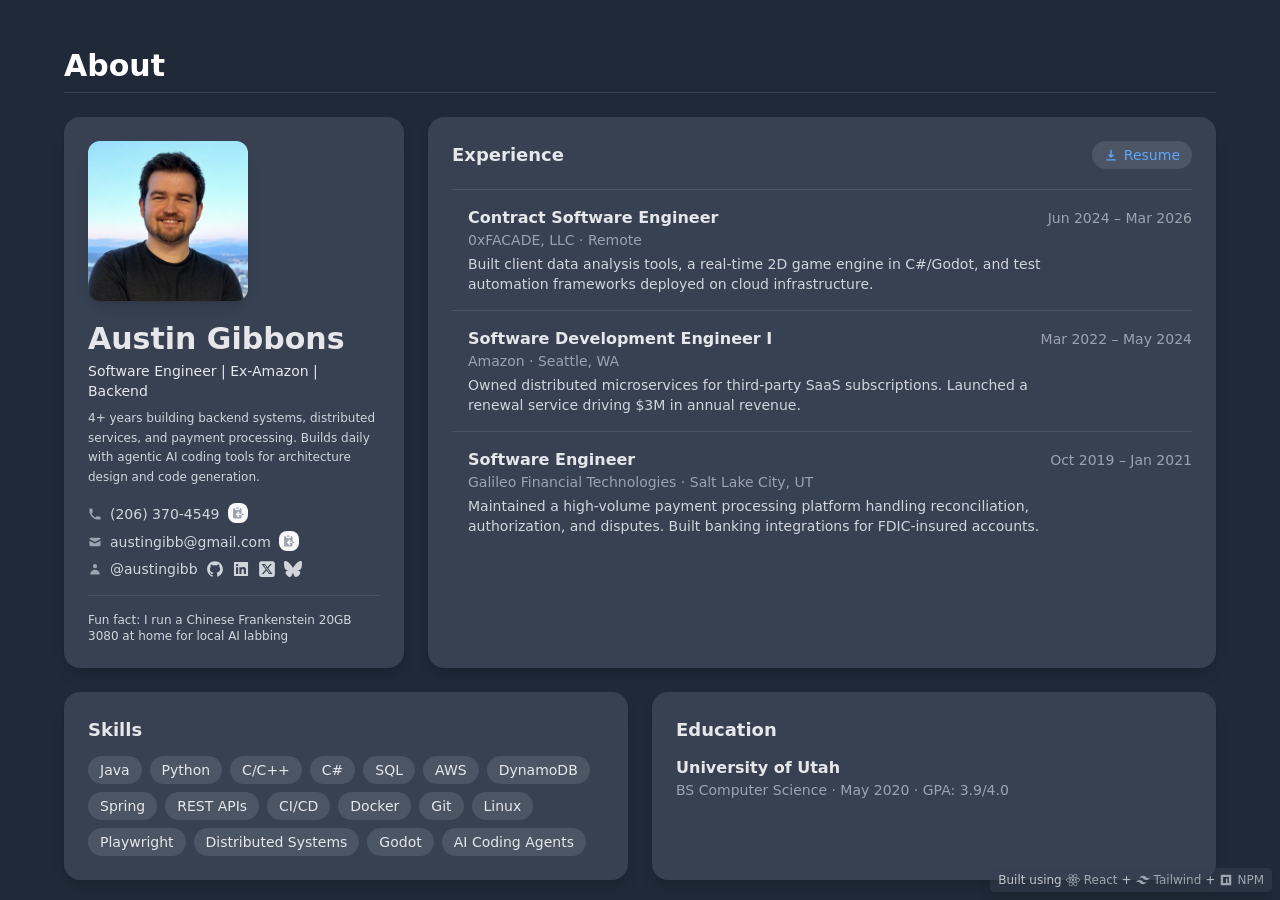
==== index.html @ 3e1a08a8 "deploy: austingibb/austingibb-portfolio@444e900fc44bd1afcb881398bb48adabd8111517" ====
<!doctype html>
<html lang="en">
  <head>
    <meta charset="UTF-8" />
    <link rel="icon" type="image/png" href="/austingibb_icon.png" />
    <meta name="viewport" content="width=device-width, initial-scale=1.0" />
    <title>austingibb</title>
    <script type="module" crossorigin src="/assets/index-BJht3dbc.js"></script>
    <link rel="stylesheet" crossorigin href="/assets/index-BiyYtwY_.css">
  </head>
  <body>
    <div id="root"></div>
  </body>
</html>
---- assets/index-BiyYtwY_.css ----
*,:before,:after{--tw-border-spacing-x: 0;--tw-border-spacing-y: 0;--tw-translate-x: 0;--tw-translate-y: 0;--tw-rotate: 0;--tw-skew-x: 0;--tw-skew-y: 0;--tw-scale-x: 1;--tw-scale-y: 1;--tw-pan-x: ;--tw-pan-y: ;--tw-pinch-zoom: ;--tw-scroll-snap-strictness: proximity;--tw-gradient-from-position: ;--tw-gradient-via-position: ;--tw-gradient-to-position: ;--tw-ordinal: ;--tw-slashed-zero: ;--tw-numeric-figure: ;--tw-numeric-spacing: ;--tw-numeric-fraction: ;--tw-ring-inset: ;--tw-ring-offset-width: 0px;--tw-ring-offset-color: #fff;--tw-ring-color: rgb(59 130 246 / .5);--tw-ring-offset-shadow: 0 0 #0000;--tw-ring-shadow: 0 0 #0000;--tw-shadow: 0 0 #0000;--tw-shadow-colored: 0 0 #0000;--tw-blur: ;--tw-brightness: ;--tw-contrast: ;--tw-grayscale: ;--tw-hue-rotate: ;--tw-invert: ;--tw-saturate: ;--tw-sepia: ;--tw-drop-shadow: ;--tw-backdrop-blur: ;--tw-backdrop-brightness: ;--tw-backdrop-contrast: ;--tw-backdrop-grayscale: ;--tw-backdrop-hue-rotate: ;--tw-backdrop-invert: ;--tw-backdrop-opacity: ;--tw-backdrop-saturate: ;--tw-backdrop-sepia: ;--tw-contain-size: ;--tw-contain-layout: ;--tw-contain-paint: ;--tw-contain-style: }::backdrop{--tw-border-spacing-x: 0;--tw-border-spacing-y: 0;--tw-translate-x: 0;--tw-translate-y: 0;--tw-rotate: 0;--tw-skew-x: 0;--tw-skew-y: 0;--tw-scale-x: 1;--tw-scale-y: 1;--tw-pan-x: ;--tw-pan-y: ;--tw-pinch-zoom: ;--tw-scroll-snap-strictness: proximity;--tw-gradient-from-position: ;--tw-gradient-via-position: ;--tw-gradient-to-position: ;--tw-ordinal: ;--tw-slashed-zero: ;--tw-numeric-figure: ;--tw-numeric-spacing: ;--tw-numeric-fraction: ;--tw-ring-inset: ;--tw-ring-offset-width: 0px;--tw-ring-offset-color: #fff;--tw-ring-color: rgb(59 130 246 / .5);--tw-ring-offset-shadow: 0 0 #0000;--tw-ring-shadow: 0 0 #0000;--tw-shadow: 0 0 #0000;--tw-shadow-colored: 0 0 #0000;--tw-blur: ;--tw-brightness: ;--tw-contrast: ;--tw-grayscale: ;--tw-hue-rotate: ;--tw-invert: ;--tw-saturate: ;--tw-sepia: ;--tw-drop-shadow: ;--tw-backdrop-blur: ;--tw-backdrop-brightness: ;--tw-backdrop-contrast: ;--tw-backdrop-grayscale: ;--tw-backdrop-hue-rotate: ;--tw-backdrop-invert: ;--tw-backdrop-opacity: ;--tw-backdrop-saturate: ;--tw-backdrop-sepia: ;--tw-contain-size: ;--tw-contain-layout: ;--tw-contain-paint: ;--tw-contain-style: }*,:before,:after{box-sizing:border-box;border-width:0;border-style:solid;border-color:#e5e7eb}:before,:after{--tw-content: ""}html,:host{line-height:1.5;-webkit-text-size-adjust:100%;-moz-tab-size:4;-o-tab-size:4;tab-size:4;font-family:ui-sans-serif,system-ui,sans-serif,"Apple Color Emoji","Segoe UI Emoji",Segoe UI Symbol,"Noto Color Emoji";font-feature-settings:normal;font-variation-settings:normal;-webkit-tap-highlight-color:transparent}body{margin:0;line-height:inherit}hr{height:0;color:inherit;border-top-width:1px}abbr:where([title]){-webkit-text-decoration:underline dotted;text-decoration:underline dotted}h1,h2,h3,h4,h5,h6{font-size:inherit;font-weight:inherit}a{color:inherit;text-decoration:inherit}b,strong{font-weight:bolder}code,kbd,samp,pre{font-family:ui-monospace,SFMono-Regular,Menlo,Monaco,Consolas,Liberation Mono,Courier New,monospace;font-feature-settings:normal;font-variation-settings:normal;font-size:1em}small{font-size:80%}sub,sup{font-size:75%;line-height:0;position:relative;vertical-align:baseline}sub{bottom:-.25em}sup{top:-.5em}table{text-indent:0;border-color:inherit;border-collapse:collapse}button,input,optgroup,select,textarea{font-family:inherit;font-feature-settings:inherit;font-variation-settings:inherit;font-size:100%;font-weight:inherit;line-height:inherit;letter-spacing:inherit;color:inherit;margin:0;padding:0}button,select{text-transform:none}button,input:where([type=button]),input:where([type=reset]),input:where([type=submit]){-webkit-appearance:button;background-color:transparent;background-image:none}:-moz-focusring{outline:auto}:-moz-ui-invalid{box-shadow:none}progress{vertical-align:baseline}::-webkit-inner-spin-button,::-webkit-outer-spin-button{height:auto}[type=search]{-webkit-appearance:textfield;outline-offset:-2px}::-webkit-search-decoration{-webkit-appearance:none}::-webkit-file-upload-button{-webkit-appearance:button;font:inherit}summary{display:list-item}blockquote,dl,dd,h1,h2,h3,h4,h5,h6,hr,figure,p,pre{margin:0}fieldset{margin:0;padding:0}legend{padding:0}ol,ul,menu{list-style:none;margin:0;padding:0}dialog{padding:0}textarea{resize:vertical}input::-moz-placeholder,textarea::-moz-placeholder{opacity:1;color:#9ca3af}input::placeholder,textarea::placeholder{opacity:1;color:#9ca3af}button,[role=button]{cursor:pointer}:disabled{cursor:default}img,svg,video,canvas,audio,iframe,embed,object{display:block;vertical-align:middle}img,video{max-width:100%;height:auto}[hidden]:where(:not([hidden=until-found])){display:none}.container{width:100%}@media (min-width: 640px){.container{max-width:640px}}@media (min-width: 768px){.container{max-width:768px}}@media (min-width: 1024px){.container{max-width:1024px}}@media (min-width: 1280px){.container{max-width:1280px}}@media (min-width: 1536px){.container{max-width:1536px}}.fixed{position:fixed}.absolute{position:absolute}.relative{position:relative}.-top-7{top:-1.75rem}.bottom-2{bottom:.5rem}.left-1\/2{left:50%}.right-2{right:.5rem}.mx-auto{margin-left:auto;margin-right:auto}.my-auto{margin-top:auto;margin-bottom:auto}.mb-0\.5{margin-bottom:.125rem}.mb-2{margin-bottom:.5rem}.mb-3{margin-bottom:.75rem}.mb-4{margin-bottom:1rem}.mb-6{margin-bottom:1.5rem}.mt-1{margin-top:.25rem}.mt-1\.5{margin-top:.375rem}.mt-10{margin-top:2.5rem}.mt-12{margin-top:3rem}.mt-2{margin-top:.5rem}.mt-3{margin-top:.75rem}.mt-4{margin-top:1rem}.inline{display:inline}.flex{display:flex}.inline-flex{display:inline-flex}.grid{display:grid}.hidden{display:none}.h-12{height:3rem}.h-2\.5{height:.625rem}.h-28{height:7rem}.h-32{height:8rem}.h-9{height:2.25rem}.h-\[260px\]{height:260px}.h-\[min\(400px\,40vh\)\]{height:min(400px,40vh)}.min-h-0{min-height:0px}.min-h-screen{min-height:100vh}.w-12{width:3rem}.w-2\.5{width:.625rem}.w-24{width:6rem}.w-28{width:7rem}.w-32{width:8rem}.w-9{width:2.25rem}.w-\[260px\]{width:260px}.w-full{width:100%}.max-w-2xl{max-width:42rem}.max-w-3xl{max-width:48rem}.max-w-4xl{max-width:56rem}.max-w-6xl{max-width:72rem}.max-w-xl{max-width:36rem}.max-w-xs{max-width:20rem}.flex-shrink-0{flex-shrink:0}.shrink{flex-shrink:1}.shrink-0{flex-shrink:0}.-translate-x-1\/2{--tw-translate-x: -50%;transform:translate(var(--tw-translate-x),var(--tw-translate-y)) rotate(var(--tw-rotate)) skew(var(--tw-skew-x)) skewY(var(--tw-skew-y)) scaleX(var(--tw-scale-x)) scaleY(var(--tw-scale-y))}.rotate-0{--tw-rotate: 0deg;transform:translate(var(--tw-translate-x),var(--tw-translate-y)) rotate(var(--tw-rotate)) skew(var(--tw-skew-x)) skewY(var(--tw-skew-y)) scaleX(var(--tw-scale-x)) scaleY(var(--tw-scale-y))}.rotate-180{--tw-rotate: 180deg;transform:translate(var(--tw-translate-x),var(--tw-translate-y)) rotate(var(--tw-rotate)) skew(var(--tw-skew-x)) skewY(var(--tw-skew-y)) scaleX(var(--tw-scale-x)) scaleY(var(--tw-scale-y))}.transform{transform:translate(var(--tw-translate-x),var(--tw-translate-y)) rotate(var(--tw-rotate)) skew(var(--tw-skew-x)) skewY(var(--tw-skew-y)) scaleX(var(--tw-scale-x)) scaleY(var(--tw-scale-y))}@keyframes bounce{0%,to{transform:translateY(-25%);animation-timing-function:cubic-bezier(.8,0,1,1)}50%{transform:none;animation-timing-function:cubic-bezier(0,0,.2,1)}}.animate-bounce{animation:bounce 1s infinite}.cursor-pointer{cursor:pointer}.list-disc{list-style-type:disc}.grid-cols-1{grid-template-columns:repeat(1,minmax(0,1fr))}.flex-col{flex-direction:column}.flex-wrap{flex-wrap:wrap}.items-center{align-items:center}.items-baseline{align-items:baseline}.justify-end{justify-content:flex-end}.justify-center{justify-content:center}.justify-between{justify-content:space-between}.gap-1\.5{gap:.375rem}.gap-2{gap:.5rem}.gap-3{gap:.75rem}.gap-4{gap:1rem}.gap-x-3{-moz-column-gap:.75rem;column-gap:.75rem}.gap-y-1\.5{row-gap:.375rem}.space-x-1>:not([hidden])~:not([hidden]){--tw-space-x-reverse: 0;margin-right:calc(.25rem * var(--tw-space-x-reverse));margin-left:calc(.25rem * calc(1 - var(--tw-space-x-reverse)))}.space-x-2>:not([hidden])~:not([hidden]){--tw-space-x-reverse: 0;margin-right:calc(.5rem * var(--tw-space-x-reverse));margin-left:calc(.5rem * calc(1 - var(--tw-space-x-reverse)))}.space-y-1>:not([hidden])~:not([hidden]){--tw-space-y-reverse: 0;margin-top:calc(.25rem * calc(1 - var(--tw-space-y-reverse)));margin-bottom:calc(.25rem * var(--tw-space-y-reverse))}.space-y-1\.5>:not([hidden])~:not([hidden]){--tw-space-y-reverse: 0;margin-top:calc(.375rem * calc(1 - var(--tw-space-y-reverse)));margin-bottom:calc(.375rem * var(--tw-space-y-reverse))}.space-y-3>:not([hidden])~:not([hidden]){--tw-space-y-reverse: 0;margin-top:calc(.75rem * calc(1 - var(--tw-space-y-reverse)));margin-bottom:calc(.75rem * var(--tw-space-y-reverse))}.space-y-4>:not([hidden])~:not([hidden]){--tw-space-y-reverse: 0;margin-top:calc(1rem * calc(1 - var(--tw-space-y-reverse)));margin-bottom:calc(1rem * var(--tw-space-y-reverse))}.divide-y>:not([hidden])~:not([hidden]){--tw-divide-y-reverse: 0;border-top-width:calc(1px * calc(1 - var(--tw-divide-y-reverse)));border-bottom-width:calc(1px * var(--tw-divide-y-reverse))}.divide-gray-600>:not([hidden])~:not([hidden]){--tw-divide-opacity: 1;border-color:rgb(75 85 99 / var(--tw-divide-opacity, 1))}.self-center{align-self:center}.overflow-hidden{overflow:hidden}.overflow-y-auto{overflow-y:auto}.overflow-x-hidden{overflow-x:hidden}.whitespace-nowrap{white-space:nowrap}.rounded{border-radius:.25rem}.rounded-2xl{border-radius:1rem}.rounded-full{border-radius:9999px}.rounded-lg{border-radius:.5rem}.rounded-xl{border-radius:.75rem}.border-b{border-bottom-width:1px}.border-t{border-top-width:1px}.border-gray-600{--tw-border-opacity: 1;border-color:rgb(75 85 99 / var(--tw-border-opacity, 1))}.border-gray-700{--tw-border-opacity: 1;border-color:rgb(55 65 81 / var(--tw-border-opacity, 1))}.bg-gray-600{--tw-bg-opacity: 1;background-color:rgb(75 85 99 / var(--tw-bg-opacity, 1))}.bg-gray-700{--tw-bg-opacity: 1;background-color:rgb(55 65 81 / var(--tw-bg-opacity, 1))}.bg-gray-800{--tw-bg-opacity: 1;background-color:rgb(31 41 55 / var(--tw-bg-opacity, 1))}.bg-gray-900{--tw-bg-opacity: 1;background-color:rgb(17 24 39 / var(--tw-bg-opacity, 1))}.bg-white{--tw-bg-opacity: 1;background-color:rgb(255 255 255 / var(--tw-bg-opacity, 1))}.bg-yellow-400\/10{background-color:#facc151a}.bg-opacity-50{--tw-bg-opacity: .5}.object-cover{-o-object-fit:cover;object-fit:cover}.object-\[center_40\%\]{-o-object-position:center 40%;object-position:center 40%}.p-0\.5{padding:.125rem}.p-4{padding:1rem}.p-8{padding:2rem}.px-2{padding-left:.5rem;padding-right:.5rem}.px-2\.5{padding-left:.625rem;padding-right:.625rem}.px-3{padding-left:.75rem;padding-right:.75rem}.px-4{padding-left:1rem;padding-right:1rem}.px-6{padding-left:1.5rem;padding-right:1.5rem}.py-0\.5{padding-top:.125rem;padding-bottom:.125rem}.py-1{padding-top:.25rem;padding-bottom:.25rem}.py-16{padding-top:4rem;padding-bottom:4rem}.py-3{padding-top:.75rem;padding-bottom:.75rem}.py-6{padding-top:1.5rem;padding-bottom:1.5rem}.pb-2{padding-bottom:.5rem}.pl-3{padding-left:.75rem}.pl-4{padding-left:1rem}.pt-1\.5{padding-top:.375rem}.pt-2{padding-top:.5rem}.pt-4{padding-top:1rem}.text-left{text-align:left}.text-center{text-align:center}.font-mono{font-family:ui-monospace,SFMono-Regular,Menlo,Monaco,Consolas,Liberation Mono,Courier New,monospace}.font-sans{font-family:ui-sans-serif,system-ui,sans-serif,"Apple Color Emoji","Segoe UI Emoji",Segoe UI Symbol,"Noto Color Emoji"}.text-2xl{font-size:1.5rem;line-height:2rem}.text-3xl{font-size:1.875rem;line-height:2.25rem}.text-\[2\.4px\]{font-size:2.4px}.text-base{font-size:1rem;line-height:1.5rem}.text-lg{font-size:1.125rem;line-height:1.75rem}.text-sm{font-size:.875rem;line-height:1.25rem}.text-xl{font-size:1.25rem;line-height:1.75rem}.text-xs{font-size:.75rem;line-height:1rem}.font-bold{font-weight:700}.font-semibold{font-weight:600}.uppercase{text-transform:uppercase}.tabular-nums{--tw-numeric-spacing: tabular-nums;font-variant-numeric:var(--tw-ordinal) var(--tw-slashed-zero) var(--tw-numeric-figure) var(--tw-numeric-spacing) var(--tw-numeric-fraction)}.leading-\[2\.4px\]{line-height:2.4px}.leading-none{line-height:1}.leading-relaxed{line-height:1.625}.tracking-wide{letter-spacing:.025em}.text-blue-400{--tw-text-opacity: 1;color:rgb(96 165 250 / var(--tw-text-opacity, 1))}.text-gray-200{--tw-text-opacity: 1;color:rgb(229 231 235 / var(--tw-text-opacity, 1))}.text-gray-300{--tw-text-opacity: 1;color:rgb(209 213 219 / var(--tw-text-opacity, 1))}.text-gray-400{--tw-text-opacity: 1;color:rgb(156 163 175 / var(--tw-text-opacity, 1))}.text-gray-500{--tw-text-opacity: 1;color:rgb(107 114 128 / var(--tw-text-opacity, 1))}.text-white{--tw-text-opacity: 1;color:rgb(255 255 255 / var(--tw-text-opacity, 1))}.text-yellow-400{--tw-text-opacity: 1;color:rgb(250 204 21 / var(--tw-text-opacity, 1))}.opacity-70{opacity:.7}.shadow-lg{--tw-shadow: 0 10px 15px -3px rgb(0 0 0 / .1), 0 4px 6px -4px rgb(0 0 0 / .1);--tw-shadow-colored: 0 10px 15px -3px var(--tw-shadow-color), 0 4px 6px -4px var(--tw-shadow-color);box-shadow:var(--tw-ring-offset-shadow, 0 0 #0000),var(--tw-ring-shadow, 0 0 #0000),var(--tw-shadow)}.shadow-md{--tw-shadow: 0 4px 6px -1px rgb(0 0 0 / .1), 0 2px 4px -2px rgb(0 0 0 / .1);--tw-shadow-colored: 0 4px 6px -1px var(--tw-shadow-color), 0 2px 4px -2px var(--tw-shadow-color);box-shadow:var(--tw-ring-offset-shadow, 0 0 #0000),var(--tw-ring-shadow, 0 0 #0000),var(--tw-shadow)}.shadow-xl{--tw-shadow: 0 20px 25px -5px rgb(0 0 0 / .1), 0 8px 10px -6px rgb(0 0 0 / .1);--tw-shadow-colored: 0 20px 25px -5px var(--tw-shadow-color), 0 8px 10px -6px var(--tw-shadow-color);box-shadow:var(--tw-ring-offset-shadow, 0 0 #0000),var(--tw-ring-shadow, 0 0 #0000),var(--tw-shadow)}.transition-all{transition-property:all;transition-timing-function:cubic-bezier(.4,0,.2,1);transition-duration:.15s}.transition-colors{transition-property:color,background-color,border-color,text-decoration-color,fill,stroke;transition-timing-function:cubic-bezier(.4,0,.2,1);transition-duration:.15s}.transition-transform{transition-property:transform;transition-timing-function:cubic-bezier(.4,0,.2,1);transition-duration:.15s}:root{font-family:system-ui,Avenir,Helvetica,Arial,sans-serif;line-height:1.5;font-weight:400;color-scheme:light dark;color:#ffffffde;background-color:#242424;font-synthesis:none;text-rendering:optimizeLegibility;-webkit-font-smoothing:antialiased;-moz-osx-font-smoothing:grayscale}a{font-weight:500;color:#646cff;text-decoration:inherit}a:hover{color:#535bf2}body{margin:0;min-width:320px;min-height:100vh;--tw-bg-opacity: 1;background-color:rgb(31 41 55 / var(--tw-bg-opacity, 1));--tw-text-opacity: 1;color:rgb(255 255 255 / var(--tw-text-opacity, 1))}h1{font-size:3.2em;line-height:1.1}button{border-radius:8px;border:1px solid transparent;padding:.6em 1.2em;font-size:1em;font-weight:500;font-family:inherit;background-color:#1a1a1a;cursor:pointer;transition:border-color .25s}button:hover{border-color:#646cff}button:focus,button:focus-visible{outline:4px auto -webkit-focus-ring-color}@media (prefers-color-scheme: light){:root{color:#213547;background-color:#fff}a:hover{color:#747bff}button{background-color:#f9f9f9}}.hover\:bg-gray-500:hover{--tw-bg-opacity: 1;background-color:rgb(107 114 128 / var(--tw-bg-opacity, 1))}.hover\:bg-gray-600:hover{--tw-bg-opacity: 1;background-color:rgb(75 85 99 / var(--tw-bg-opacity, 1))}.hover\:bg-opacity-70:hover{--tw-bg-opacity: .7}.hover\:text-blue-300:hover{--tw-text-opacity: 1;color:rgb(147 197 253 / var(--tw-text-opacity, 1))}.hover\:text-white:hover{--tw-text-opacity: 1;color:rgb(255 255 255 / var(--tw-text-opacity, 1))}.disabled\:cursor-default:disabled{cursor:default}.disabled\:opacity-30:disabled{opacity:.3}@media (min-width: 640px){.sm\:block{display:block}.sm\:h-24{height:6rem}.sm\:w-24{width:6rem}.sm\:flex-1{flex:1 1 0%}.sm\:flex-row{flex-direction:row}.sm\:items-baseline{align-items:baseline}.sm\:justify-between{justify-content:space-between}}@media (min-width: 768px){.md\:order-1{order:1}.md\:order-2{order:2}.md\:order-3{order:3}.md\:mb-3{margin-bottom:.75rem}.md\:mb-5{margin-bottom:1.25rem}.md\:mb-6{margin-bottom:1.5rem}.md\:block{display:block}.md\:inline{display:inline}.md\:w-1\/5{width:20%}.md\:w-3\/5{width:60%}.md\:grid-cols-2{grid-template-columns:repeat(2,minmax(0,1fr))}.md\:flex-row{flex-direction:row}.md\:items-center{align-items:center}.md\:gap-2{gap:.5rem}.md\:gap-6{gap:1.5rem}.md\:space-y-4>:not([hidden])~:not([hidden]){--tw-space-y-reverse: 0;margin-top:calc(1rem * calc(1 - var(--tw-space-y-reverse)));margin-bottom:calc(1rem * var(--tw-space-y-reverse))}.md\:space-y-6>:not([hidden])~:not([hidden]){--tw-space-y-reverse: 0;margin-top:calc(1.5rem * calc(1 - var(--tw-space-y-reverse)));margin-bottom:calc(1.5rem * var(--tw-space-y-reverse))}.md\:p-6{padding:1.5rem}.md\:px-10{padding-left:2.5rem;padding-right:2.5rem}.md\:px-3{padding-left:.75rem;padding-right:.75rem}.md\:py-1{padding-top:.25rem;padding-bottom:.25rem}.md\:py-12{padding-top:3rem;padding-bottom:3rem}.md\:pl-4{padding-left:1rem}.md\:pt-4{padding-top:1rem}.md\:text-3xl{font-size:1.875rem;line-height:2.25rem}.md\:text-base{font-size:1rem;line-height:1.5rem}.md\:text-lg{font-size:1.125rem;line-height:1.75rem}.md\:text-sm{font-size:.875rem;line-height:1.25rem}}@media (min-width: 1024px){.lg\:mx-0{margin-left:0;margin-right:0}.lg\:mx-auto{margin-left:auto;margin-right:auto}.lg\:flex{display:flex}.lg\:hidden{display:none}.lg\:h-40{height:10rem}.lg\:w-40{width:10rem}.lg\:w-\[340px\]{width:340px}.lg\:min-w-0{min-width:0px}.lg\:max-w-3xl{max-width:48rem}.lg\:flex-1{flex:1 1 0%}.lg\:flex-none{flex:none}.lg\:flex-row{flex-direction:row}.lg\:flex-col{flex-direction:column}.lg\:items-start{align-items:flex-start}.lg\:justify-start{justify-content:flex-start}.lg\:gap-5{gap:1.25rem}.lg\:space-y-0>:not([hidden])~:not([hidden]){--tw-space-y-reverse: 0;margin-top:calc(0px * calc(1 - var(--tw-space-y-reverse)));margin-bottom:calc(0px * var(--tw-space-y-reverse))}.lg\:px-0{padding-left:0;padding-right:0}.lg\:text-left{text-align:left}.lg\:text-3xl{font-size:1.875rem;line-height:2.25rem}.lg\:text-sm{font-size:.875rem;line-height:1.25rem}.lg\:transition-opacity{transition-property:opacity;transition-timing-function:cubic-bezier(.4,0,.2,1);transition-duration:.15s}.lg\:transition-transform{transition-property:transform;transition-timing-function:cubic-bezier(.4,0,.2,1);transition-duration:.15s}.lg\:ease-out{transition-timing-function:cubic-bezier(0,0,.2,1)}}@media (min-width: 768px){@media (orientation: landscape){.md\:landscape\:h-screen{height:100vh}.md\:landscape\:snap-y{scroll-snap-type:y var(--tw-scroll-snap-strictness)}.md\:landscape\:snap-mandatory{--tw-scroll-snap-strictness: mandatory}.md\:landscape\:snap-start{scroll-snap-align:start}.md\:landscape\:snap-always{scroll-snap-stop:always}.md\:landscape\:overflow-hidden{overflow:hidden}.md\:landscape\:overflow-y-auto{overflow-y:auto}.md\:landscape\:overflow-y-scroll{overflow-y:scroll}}}
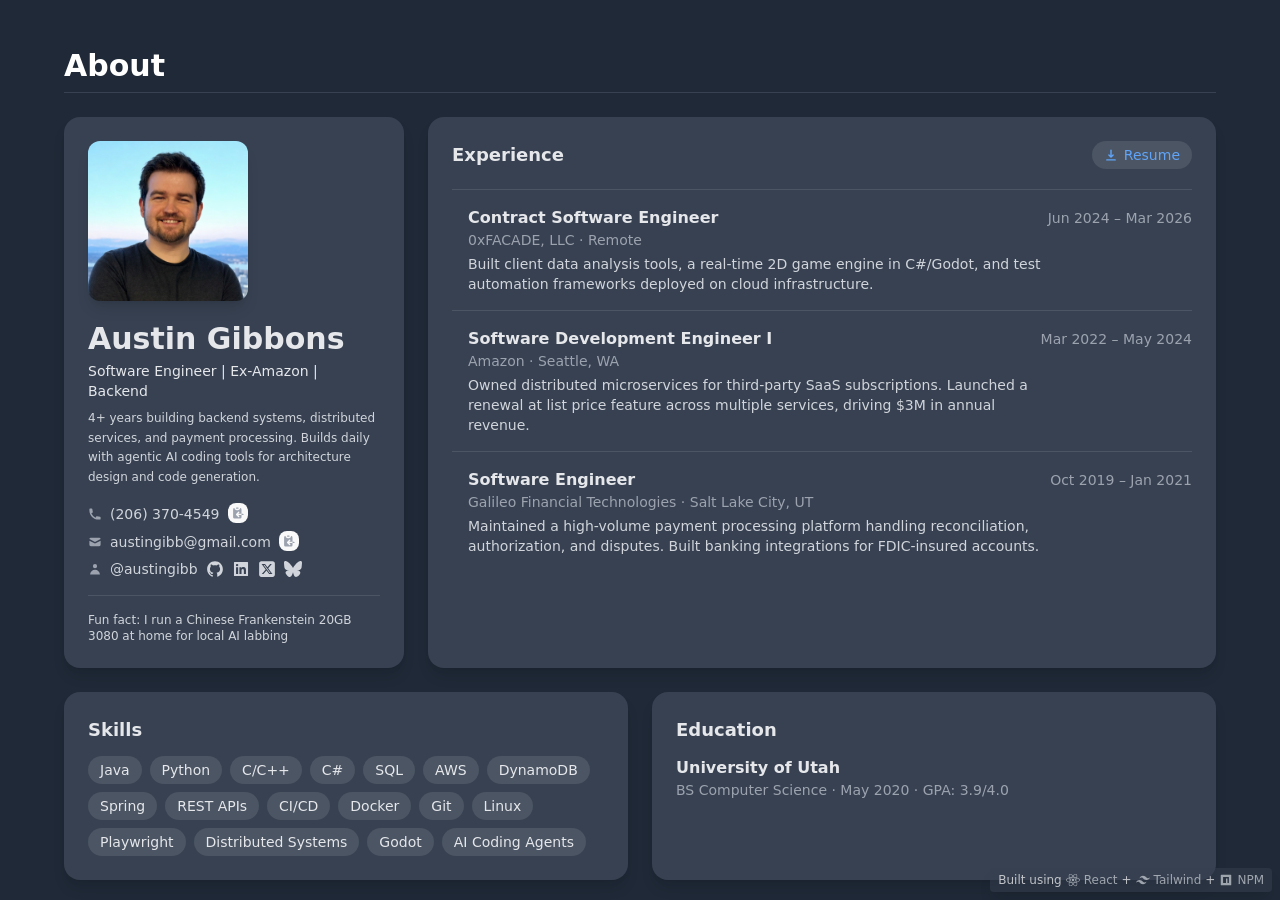
==== commit 4200d8d7: "deploy: austingibb/austingibb-portfolio@17d64ea07e9ab4af8c5ec953a0070583122a0e8e" ====
--- a/index.html
+++ b/index.html
@@ -5,7 +5,7 @@
     <link rel="icon" type="image/png" href="/austingibb_icon.png" />
     <meta name="viewport" content="width=device-width, initial-scale=1.0" />
     <title>austingibb</title>
-    <script type="module" crossorigin src="/assets/index-BJht3dbc.js"></script>
+    <script type="module" crossorigin src="/assets/index-CnINCW6V.js"></script>
     <link rel="stylesheet" crossorigin href="/assets/index-BiyYtwY_.css">
   </head>
   <body>
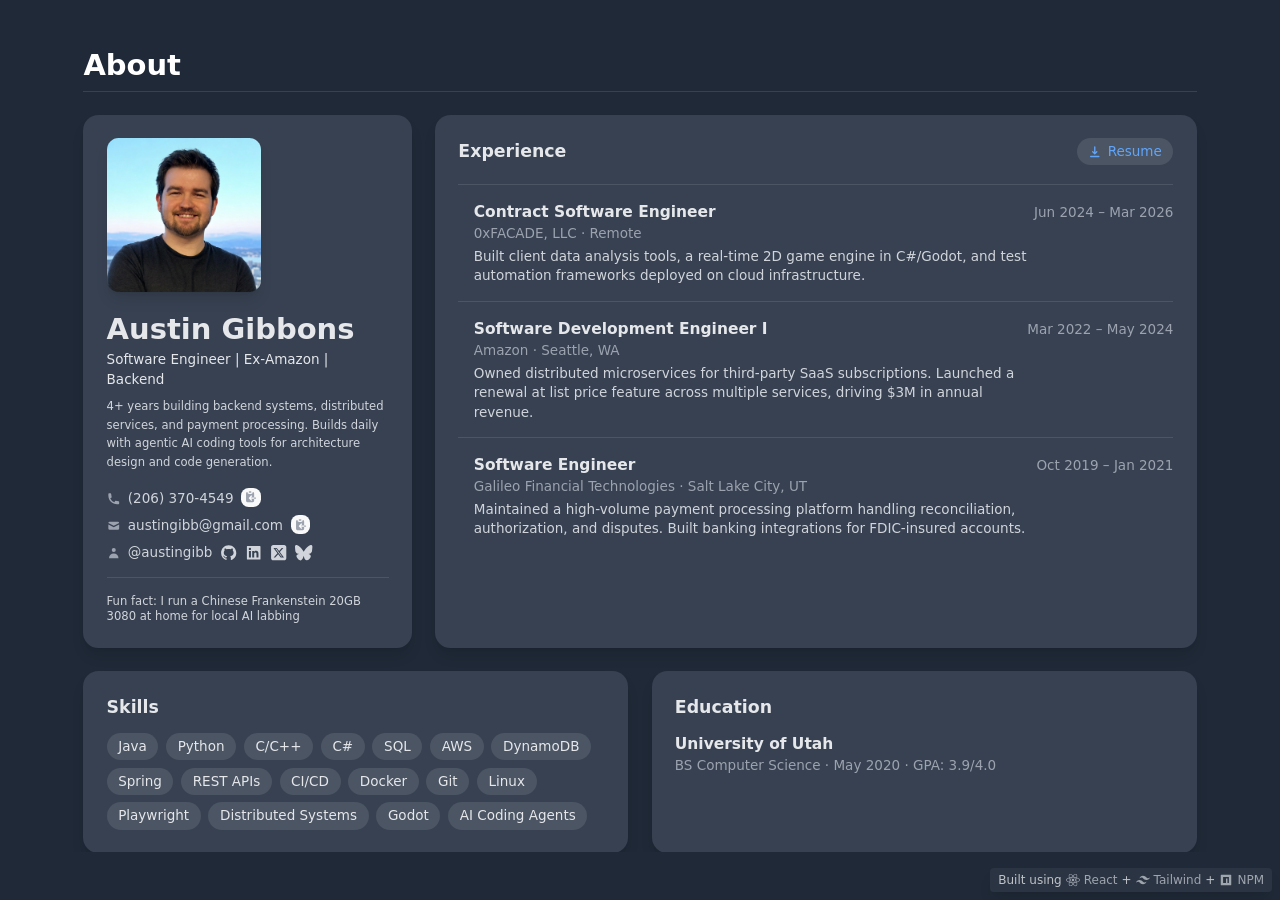
==== commit 40831ac2: "deploy: austingibb/austingibb-portfolio@c063ae759b2dc16b58d0b3826db3a160dfcc7a14" ====
--- a/index.html
+++ b/index.html
@@ -5,8 +5,8 @@
     <link rel="icon" type="image/png" href="/austingibb_icon.png" />
     <meta name="viewport" content="width=device-width, initial-scale=1.0" />
     <title>austingibb</title>
-    <script type="module" crossorigin src="/assets/index-CnINCW6V.js"></script>
-    <link rel="stylesheet" crossorigin href="/assets/index-BiyYtwY_.css">
+    <script type="module" crossorigin src="/assets/index-H4FHZiIp.js"></script>
+    <link rel="stylesheet" crossorigin href="/assets/index-DWzisQDg.css">
   </head>
   <body>
     <div id="root"></div>
--- a/assets/index-DWzisQDg.css
+++ b/assets/index-DWzisQDg.css
@@ -0,0 +1 @@
+*,:before,:after{--tw-border-spacing-x: 0;--tw-border-spacing-y: 0;--tw-translate-x: 0;--tw-translate-y: 0;--tw-rotate: 0;--tw-skew-x: 0;--tw-skew-y: 0;--tw-scale-x: 1;--tw-scale-y: 1;--tw-pan-x: ;--tw-pan-y: ;--tw-pinch-zoom: ;--tw-scroll-snap-strictness: proximity;--tw-gradient-from-position: ;--tw-gradient-via-position: ;--tw-gradient-to-position: ;--tw-ordinal: ;--tw-slashed-zero: ;--tw-numeric-figure: ;--tw-numeric-spacing: ;--tw-numeric-fraction: ;--tw-ring-inset: ;--tw-ring-offset-width: 0px;--tw-ring-offset-color: #fff;--tw-ring-color: rgb(59 130 246 / .5);--tw-ring-offset-shadow: 0 0 #0000;--tw-ring-shadow: 0 0 #0000;--tw-shadow: 0 0 #0000;--tw-shadow-colored: 0 0 #0000;--tw-blur: ;--tw-brightness: ;--tw-contrast: ;--tw-grayscale: ;--tw-hue-rotate: ;--tw-invert: ;--tw-saturate: ;--tw-sepia: ;--tw-drop-shadow: ;--tw-backdrop-blur: ;--tw-backdrop-brightness: ;--tw-backdrop-contrast: ;--tw-backdrop-grayscale: ;--tw-backdrop-hue-rotate: ;--tw-backdrop-invert: ;--tw-backdrop-opacity: ;--tw-backdrop-saturate: ;--tw-backdrop-sepia: ;--tw-contain-size: ;--tw-contain-layout: ;--tw-contain-paint: ;--tw-contain-style: }::backdrop{--tw-border-spacing-x: 0;--tw-border-spacing-y: 0;--tw-translate-x: 0;--tw-translate-y: 0;--tw-rotate: 0;--tw-skew-x: 0;--tw-skew-y: 0;--tw-scale-x: 1;--tw-scale-y: 1;--tw-pan-x: ;--tw-pan-y: ;--tw-pinch-zoom: ;--tw-scroll-snap-strictness: proximity;--tw-gradient-from-position: ;--tw-gradient-via-position: ;--tw-gradient-to-position: ;--tw-ordinal: ;--tw-slashed-zero: ;--tw-numeric-figure: ;--tw-numeric-spacing: ;--tw-numeric-fraction: ;--tw-ring-inset: ;--tw-ring-offset-width: 0px;--tw-ring-offset-color: #fff;--tw-ring-color: rgb(59 130 246 / .5);--tw-ring-offset-shadow: 0 0 #0000;--tw-ring-shadow: 0 0 #0000;--tw-shadow: 0 0 #0000;--tw-shadow-colored: 0 0 #0000;--tw-blur: ;--tw-brightness: ;--tw-contrast: ;--tw-grayscale: ;--tw-hue-rotate: ;--tw-invert: ;--tw-saturate: ;--tw-sepia: ;--tw-drop-shadow: ;--tw-backdrop-blur: ;--tw-backdrop-brightness: ;--tw-backdrop-contrast: ;--tw-backdrop-grayscale: ;--tw-backdrop-hue-rotate: ;--tw-backdrop-invert: ;--tw-backdrop-opacity: ;--tw-backdrop-saturate: ;--tw-backdrop-sepia: ;--tw-contain-size: ;--tw-contain-layout: ;--tw-contain-paint: ;--tw-contain-style: }*,:before,:after{box-sizing:border-box;border-width:0;border-style:solid;border-color:#e5e7eb}:before,:after{--tw-content: ""}html,:host{line-height:1.5;-webkit-text-size-adjust:100%;-moz-tab-size:4;-o-tab-size:4;tab-size:4;font-family:ui-sans-serif,system-ui,sans-serif,"Apple Color Emoji","Segoe UI Emoji",Segoe UI Symbol,"Noto Color Emoji";font-feature-settings:normal;font-variation-settings:normal;-webkit-tap-highlight-color:transparent}body{margin:0;line-height:inherit}hr{height:0;color:inherit;border-top-width:1px}abbr:where([title]){-webkit-text-decoration:underline dotted;text-decoration:underline dotted}h1,h2,h3,h4,h5,h6{font-size:inherit;font-weight:inherit}a{color:inherit;text-decoration:inherit}b,strong{font-weight:bolder}code,kbd,samp,pre{font-family:ui-monospace,SFMono-Regular,Menlo,Monaco,Consolas,Liberation Mono,Courier New,monospace;font-feature-settings:normal;font-variation-settings:normal;font-size:1em}small{font-size:80%}sub,sup{font-size:75%;line-height:0;position:relative;vertical-align:baseline}sub{bottom:-.25em}sup{top:-.5em}table{text-indent:0;border-color:inherit;border-collapse:collapse}button,input,optgroup,select,textarea{font-family:inherit;font-feature-settings:inherit;font-variation-settings:inherit;font-size:100%;font-weight:inherit;line-height:inherit;letter-spacing:inherit;color:inherit;margin:0;padding:0}button,select{text-transform:none}button,input:where([type=button]),input:where([type=reset]),input:where([type=submit]){-webkit-appearance:button;background-color:transparent;background-image:none}:-moz-focusring{outline:auto}:-moz-ui-invalid{box-shadow:none}progress{vertical-align:baseline}::-webkit-inner-spin-button,::-webkit-outer-spin-button{height:auto}[type=search]{-webkit-appearance:textfield;outline-offset:-2px}::-webkit-search-decoration{-webkit-appearance:none}::-webkit-file-upload-button{-webkit-appearance:button;font:inherit}summary{display:list-item}blockquote,dl,dd,h1,h2,h3,h4,h5,h6,hr,figure,p,pre{margin:0}fieldset{margin:0;padding:0}legend{padding:0}ol,ul,menu{list-style:none;margin:0;padding:0}dialog{padding:0}textarea{resize:vertical}input::-moz-placeholder,textarea::-moz-placeholder{opacity:1;color:#9ca3af}input::placeholder,textarea::placeholder{opacity:1;color:#9ca3af}button,[role=button]{cursor:pointer}:disabled{cursor:default}img,svg,video,canvas,audio,iframe,embed,object{display:block;vertical-align:middle}img,video{max-width:100%;height:auto}[hidden]:where(:not([hidden=until-found])){display:none}.\!container{width:100%!important}.container{width:100%}@media (min-width: 640px){.\!container{max-width:640px!important}.container{max-width:640px}}@media (min-width: 768px){.\!container{max-width:768px!important}.container{max-width:768px}}@media (min-width: 1024px){.\!container{max-width:1024px!important}.container{max-width:1024px}}@media (min-width: 1280px){.\!container{max-width:1280px!important}.container{max-width:1280px}}@media (min-width: 1536px){.\!container{max-width:1536px!important}.container{max-width:1536px}}.fixed{position:fixed}.absolute{position:absolute}.relative{position:relative}.-top-7{top:-1.75rem}.bottom-2{bottom:.5rem}.left-1\/2{left:50%}.right-2{right:.5rem}.mx-auto{margin-left:auto;margin-right:auto}.my-auto{margin-top:auto;margin-bottom:auto}.mb-0\.5{margin-bottom:.125rem}.mb-2{margin-bottom:.5rem}.mb-3{margin-bottom:.75rem}.mb-4{margin-bottom:1rem}.mb-6{margin-bottom:1.5rem}.mt-1{margin-top:.25rem}.mt-1\.5{margin-top:.375rem}.mt-10{margin-top:2.5rem}.mt-12{margin-top:3rem}.mt-2{margin-top:.5rem}.mt-3{margin-top:.75rem}.mt-4{margin-top:1rem}.inline{display:inline}.flex{display:flex}.inline-flex{display:inline-flex}.grid{display:grid}.hidden{display:none}.h-12{height:3rem}.h-2\.5{height:.625rem}.h-28{height:7rem}.h-32{height:8rem}.h-9{height:2.25rem}.h-\[260px\]{height:260px}.h-\[min\(400px\,40vh\)\]{height:min(400px,40vh)}.min-h-0{min-height:0px}.min-h-screen{min-height:100vh}.w-12{width:3rem}.w-2\.5{width:.625rem}.w-24{width:6rem}.w-28{width:7rem}.w-32{width:8rem}.w-9{width:2.25rem}.w-\[260px\]{width:260px}.w-full{width:100%}.max-w-2xl{max-width:42rem}.max-w-3xl{max-width:48rem}.max-w-4xl{max-width:56rem}.max-w-6xl{max-width:72rem}.max-w-xl{max-width:36rem}.max-w-xs{max-width:20rem}.flex-1{flex:1 1 0%}.flex-shrink-0{flex-shrink:0}.shrink{flex-shrink:1}.shrink-0{flex-shrink:0}.-translate-x-1\/2{--tw-translate-x: -50%;transform:translate(var(--tw-translate-x),var(--tw-translate-y)) rotate(var(--tw-rotate)) skew(var(--tw-skew-x)) skewY(var(--tw-skew-y)) scaleX(var(--tw-scale-x)) scaleY(var(--tw-scale-y))}.rotate-0{--tw-rotate: 0deg;transform:translate(var(--tw-translate-x),var(--tw-translate-y)) rotate(var(--tw-rotate)) skew(var(--tw-skew-x)) skewY(var(--tw-skew-y)) scaleX(var(--tw-scale-x)) scaleY(var(--tw-scale-y))}.rotate-180{--tw-rotate: 180deg;transform:translate(var(--tw-translate-x),var(--tw-translate-y)) rotate(var(--tw-rotate)) skew(var(--tw-skew-x)) skewY(var(--tw-skew-y)) scaleX(var(--tw-scale-x)) scaleY(var(--tw-scale-y))}.transform{transform:translate(var(--tw-translate-x),var(--tw-translate-y)) rotate(var(--tw-rotate)) skew(var(--tw-skew-x)) skewY(var(--tw-skew-y)) scaleX(var(--tw-scale-x)) scaleY(var(--tw-scale-y))}@keyframes bounce{0%,to{transform:translateY(-25%);animation-timing-function:cubic-bezier(.8,0,1,1)}50%{transform:none;animation-timing-function:cubic-bezier(0,0,.2,1)}}.animate-bounce{animation:bounce 1s infinite}.cursor-pointer{cursor:pointer}.list-disc{list-style-type:disc}.grid-cols-1{grid-template-columns:repeat(1,minmax(0,1fr))}.flex-col{flex-direction:column}.flex-wrap{flex-wrap:wrap}.items-center{align-items:center}.items-baseline{align-items:baseline}.justify-end{justify-content:flex-end}.justify-center{justify-content:center}.justify-between{justify-content:space-between}.gap-1\.5{gap:.375rem}.gap-2{gap:.5rem}.gap-3{gap:.75rem}.gap-4{gap:1rem}.gap-x-3{-moz-column-gap:.75rem;column-gap:.75rem}.gap-y-1\.5{row-gap:.375rem}.space-x-1>:not([hidden])~:not([hidden]){--tw-space-x-reverse: 0;margin-right:calc(.25rem * var(--tw-space-x-reverse));margin-left:calc(.25rem * calc(1 - var(--tw-space-x-reverse)))}.space-x-2>:not([hidden])~:not([hidden]){--tw-space-x-reverse: 0;margin-right:calc(.5rem * var(--tw-space-x-reverse));margin-left:calc(.5rem * calc(1 - var(--tw-space-x-reverse)))}.space-y-1>:not([hidden])~:not([hidden]){--tw-space-y-reverse: 0;margin-top:calc(.25rem * calc(1 - var(--tw-space-y-reverse)));margin-bottom:calc(.25rem * var(--tw-space-y-reverse))}.space-y-1\.5>:not([hidden])~:not([hidden]){--tw-space-y-reverse: 0;margin-top:calc(.375rem * calc(1 - var(--tw-space-y-reverse)));margin-bottom:calc(.375rem * var(--tw-space-y-reverse))}.space-y-3>:not([hidden])~:not([hidden]){--tw-space-y-reverse: 0;margin-top:calc(.75rem * calc(1 - var(--tw-space-y-reverse)));margin-bottom:calc(.75rem * var(--tw-space-y-reverse))}.space-y-4>:not([hidden])~:not([hidden]){--tw-space-y-reverse: 0;margin-top:calc(1rem * calc(1 - var(--tw-space-y-reverse)));margin-bottom:calc(1rem * var(--tw-space-y-reverse))}.divide-y>:not([hidden])~:not([hidden]){--tw-divide-y-reverse: 0;border-top-width:calc(1px * calc(1 - var(--tw-divide-y-reverse)));border-bottom-width:calc(1px * var(--tw-divide-y-reverse))}.divide-gray-600>:not([hidden])~:not([hidden]){--tw-divide-opacity: 1;border-color:rgb(75 85 99 / var(--tw-divide-opacity, 1))}.self-center{align-self:center}.overflow-hidden{overflow:hidden}.overflow-y-auto{overflow-y:auto}.overflow-x-hidden{overflow-x:hidden}.whitespace-nowrap{white-space:nowrap}.rounded{border-radius:.25rem}.rounded-2xl{border-radius:1rem}.rounded-full{border-radius:9999px}.rounded-lg{border-radius:.5rem}.rounded-xl{border-radius:.75rem}.border-b{border-bottom-width:1px}.border-t{border-top-width:1px}.border-gray-600{--tw-border-opacity: 1;border-color:rgb(75 85 99 / var(--tw-border-opacity, 1))}.border-gray-700{--tw-border-opacity: 1;border-color:rgb(55 65 81 / var(--tw-border-opacity, 1))}.bg-gray-600{--tw-bg-opacity: 1;background-color:rgb(75 85 99 / var(--tw-bg-opacity, 1))}.bg-gray-700{--tw-bg-opacity: 1;background-color:rgb(55 65 81 / var(--tw-bg-opacity, 1))}.bg-gray-800{--tw-bg-opacity: 1;background-color:rgb(31 41 55 / var(--tw-bg-opacity, 1))}.bg-gray-900{--tw-bg-opacity: 1;background-color:rgb(17 24 39 / var(--tw-bg-opacity, 1))}.bg-white{--tw-bg-opacity: 1;background-color:rgb(255 255 255 / var(--tw-bg-opacity, 1))}.bg-yellow-400\/10{background-color:#facc151a}.bg-opacity-50{--tw-bg-opacity: .5}.object-cover{-o-object-fit:cover;object-fit:cover}.object-\[center_40\%\]{-o-object-position:center 40%;object-position:center 40%}.p-0\.5{padding:.125rem}.p-4{padding:1rem}.p-8{padding:2rem}.px-2{padding-left:.5rem;padding-right:.5rem}.px-2\.5{padding-left:.625rem;padding-right:.625rem}.px-3{padding-left:.75rem;padding-right:.75rem}.px-4{padding-left:1rem;padding-right:1rem}.px-6{padding-left:1.5rem;padding-right:1.5rem}.py-0\.5{padding-top:.125rem;padding-bottom:.125rem}.py-1{padding-top:.25rem;padding-bottom:.25rem}.py-16{padding-top:4rem;padding-bottom:4rem}.py-3{padding-top:.75rem;padding-bottom:.75rem}.py-6{padding-top:1.5rem;padding-bottom:1.5rem}.pb-2{padding-bottom:.5rem}.pl-3{padding-left:.75rem}.pl-4{padding-left:1rem}.pt-1\.5{padding-top:.375rem}.pt-2{padding-top:.5rem}.pt-4{padding-top:1rem}.text-left{text-align:left}.text-center{text-align:center}.font-mono{font-family:ui-monospace,SFMono-Regular,Menlo,Monaco,Consolas,Liberation Mono,Courier New,monospace}.font-sans{font-family:ui-sans-serif,system-ui,sans-serif,"Apple Color Emoji","Segoe UI Emoji",Segoe UI Symbol,"Noto Color Emoji"}.text-2xl{font-size:1.5rem;line-height:2rem}.text-3xl{font-size:1.875rem;line-height:2.25rem}.text-\[2\.4px\]{font-size:2.4px}.text-base{font-size:1rem;line-height:1.5rem}.text-lg{font-size:1.125rem;line-height:1.75rem}.text-sm{font-size:.875rem;line-height:1.25rem}.text-xl{font-size:1.25rem;line-height:1.75rem}.text-xs{font-size:.75rem;line-height:1rem}.font-bold{font-weight:700}.font-semibold{font-weight:600}.uppercase{text-transform:uppercase}.tabular-nums{--tw-numeric-spacing: tabular-nums;font-variant-numeric:var(--tw-ordinal) var(--tw-slashed-zero) var(--tw-numeric-figure) var(--tw-numeric-spacing) var(--tw-numeric-fraction)}.leading-\[2\.4px\]{line-height:2.4px}.leading-none{line-height:1}.leading-relaxed{line-height:1.625}.tracking-wide{letter-spacing:.025em}.text-blue-400{--tw-text-opacity: 1;color:rgb(96 165 250 / var(--tw-text-opacity, 1))}.text-gray-200{--tw-text-opacity: 1;color:rgb(229 231 235 / var(--tw-text-opacity, 1))}.text-gray-300{--tw-text-opacity: 1;color:rgb(209 213 219 / var(--tw-text-opacity, 1))}.text-gray-400{--tw-text-opacity: 1;color:rgb(156 163 175 / var(--tw-text-opacity, 1))}.text-gray-500{--tw-text-opacity: 1;color:rgb(107 114 128 / var(--tw-text-opacity, 1))}.text-white{--tw-text-opacity: 1;color:rgb(255 255 255 / var(--tw-text-opacity, 1))}.text-yellow-400{--tw-text-opacity: 1;color:rgb(250 204 21 / var(--tw-text-opacity, 1))}.opacity-70{opacity:.7}.shadow-lg{--tw-shadow: 0 10px 15px -3px rgb(0 0 0 / .1), 0 4px 6px -4px rgb(0 0 0 / .1);--tw-shadow-colored: 0 10px 15px -3px var(--tw-shadow-color), 0 4px 6px -4px var(--tw-shadow-color);box-shadow:var(--tw-ring-offset-shadow, 0 0 #0000),var(--tw-ring-shadow, 0 0 #0000),var(--tw-shadow)}.shadow-md{--tw-shadow: 0 4px 6px -1px rgb(0 0 0 / .1), 0 2px 4px -2px rgb(0 0 0 / .1);--tw-shadow-colored: 0 4px 6px -1px var(--tw-shadow-color), 0 2px 4px -2px var(--tw-shadow-color);box-shadow:var(--tw-ring-offset-shadow, 0 0 #0000),var(--tw-ring-shadow, 0 0 #0000),var(--tw-shadow)}.shadow-xl{--tw-shadow: 0 20px 25px -5px rgb(0 0 0 / .1), 0 8px 10px -6px rgb(0 0 0 / .1);--tw-shadow-colored: 0 20px 25px -5px var(--tw-shadow-color), 0 8px 10px -6px var(--tw-shadow-color);box-shadow:var(--tw-ring-offset-shadow, 0 0 #0000),var(--tw-ring-shadow, 0 0 #0000),var(--tw-shadow)}.transition-all{transition-property:all;transition-timing-function:cubic-bezier(.4,0,.2,1);transition-duration:.15s}.transition-colors{transition-property:color,background-color,border-color,text-decoration-color,fill,stroke;transition-timing-function:cubic-bezier(.4,0,.2,1);transition-duration:.15s}.transition-transform{transition-property:transform;transition-timing-function:cubic-bezier(.4,0,.2,1);transition-duration:.15s}:root{font-family:system-ui,Avenir,Helvetica,Arial,sans-serif;line-height:1.5;font-weight:400;color-scheme:light dark;color:#ffffffde;background-color:#242424;font-synthesis:none;text-rendering:optimizeLegibility;-webkit-font-smoothing:antialiased;-moz-osx-font-smoothing:grayscale}a{font-weight:500;color:#646cff;text-decoration:inherit}a:hover{color:#535bf2}body{margin:0;min-width:320px;min-height:100vh;--tw-bg-opacity: 1;background-color:rgb(31 41 55 / var(--tw-bg-opacity, 1));--tw-text-opacity: 1;color:rgb(255 255 255 / var(--tw-text-opacity, 1))}h1{font-size:3.2em;line-height:1.1}button{border-radius:8px;border:1px solid transparent;padding:.6em 1.2em;font-size:1em;font-weight:500;font-family:inherit;background-color:#1a1a1a;cursor:pointer;transition:border-color .25s}button:hover{border-color:#646cff}button:focus,button:focus-visible{outline:4px auto -webkit-focus-ring-color}@media (prefers-color-scheme: light){:root{color:#213547;background-color:#fff}a:hover{color:#747bff}button{background-color:#f9f9f9}}.hover\:bg-gray-500:hover{--tw-bg-opacity: 1;background-color:rgb(107 114 128 / var(--tw-bg-opacity, 1))}.hover\:bg-gray-600:hover{--tw-bg-opacity: 1;background-color:rgb(75 85 99 / var(--tw-bg-opacity, 1))}.hover\:bg-opacity-70:hover{--tw-bg-opacity: .7}.hover\:text-blue-300:hover{--tw-text-opacity: 1;color:rgb(147 197 253 / var(--tw-text-opacity, 1))}.hover\:text-white:hover{--tw-text-opacity: 1;color:rgb(255 255 255 / var(--tw-text-opacity, 1))}.disabled\:cursor-default:disabled{cursor:default}.disabled\:opacity-30:disabled{opacity:.3}@media (min-width: 640px){.sm\:block{display:block}.sm\:h-24{height:6rem}.sm\:w-24{width:6rem}.sm\:flex-1{flex:1 1 0%}.sm\:flex-row{flex-direction:row}.sm\:items-baseline{align-items:baseline}.sm\:justify-between{justify-content:space-between}}@media (min-width: 768px){.md\:order-1{order:1}.md\:order-2{order:2}.md\:order-3{order:3}.md\:mb-3{margin-bottom:.75rem}.md\:mb-5{margin-bottom:1.25rem}.md\:mb-6{margin-bottom:1.5rem}.md\:block{display:block}.md\:inline{display:inline}.md\:w-1\/5{width:20%}.md\:w-3\/5{width:60%}.md\:grid-cols-2{grid-template-columns:repeat(2,minmax(0,1fr))}.md\:flex-row{flex-direction:row}.md\:items-center{align-items:center}.md\:gap-2{gap:.5rem}.md\:gap-6{gap:1.5rem}.md\:space-y-4>:not([hidden])~:not([hidden]){--tw-space-y-reverse: 0;margin-top:calc(1rem * calc(1 - var(--tw-space-y-reverse)));margin-bottom:calc(1rem * var(--tw-space-y-reverse))}.md\:space-y-6>:not([hidden])~:not([hidden]){--tw-space-y-reverse: 0;margin-top:calc(1.5rem * calc(1 - var(--tw-space-y-reverse)));margin-bottom:calc(1.5rem * var(--tw-space-y-reverse))}.md\:p-6{padding:1.5rem}.md\:px-10{padding-left:2.5rem;padding-right:2.5rem}.md\:px-3{padding-left:.75rem;padding-right:.75rem}.md\:py-1{padding-top:.25rem;padding-bottom:.25rem}.md\:py-12{padding-top:3rem;padding-bottom:3rem}.md\:pl-4{padding-left:1rem}.md\:pt-4{padding-top:1rem}.md\:text-3xl{font-size:1.875rem;line-height:2.25rem}.md\:text-base{font-size:1rem;line-height:1.5rem}.md\:text-lg{font-size:1.125rem;line-height:1.75rem}.md\:text-sm{font-size:.875rem;line-height:1.25rem}}@media (min-width: 1024px){.lg\:mx-0{margin-left:0;margin-right:0}.lg\:mx-auto{margin-left:auto;margin-right:auto}.lg\:flex{display:flex}.lg\:hidden{display:none}.lg\:h-40{height:10rem}.lg\:w-40{width:10rem}.lg\:w-\[340px\]{width:340px}.lg\:min-w-0{min-width:0px}.lg\:max-w-3xl{max-width:48rem}.lg\:flex-1{flex:1 1 0%}.lg\:flex-none{flex:none}.lg\:flex-row{flex-direction:row}.lg\:flex-col{flex-direction:column}.lg\:items-start{align-items:flex-start}.lg\:justify-start{justify-content:flex-start}.lg\:gap-5{gap:1.25rem}.lg\:space-y-0>:not([hidden])~:not([hidden]){--tw-space-y-reverse: 0;margin-top:calc(0px * calc(1 - var(--tw-space-y-reverse)));margin-bottom:calc(0px * var(--tw-space-y-reverse))}.lg\:px-0{padding-left:0;padding-right:0}.lg\:text-left{text-align:left}.lg\:text-3xl{font-size:1.875rem;line-height:2.25rem}.lg\:text-sm{font-size:.875rem;line-height:1.25rem}.lg\:transition-opacity{transition-property:opacity;transition-timing-function:cubic-bezier(.4,0,.2,1);transition-duration:.15s}.lg\:transition-transform{transition-property:transform;transition-timing-function:cubic-bezier(.4,0,.2,1);transition-duration:.15s}.lg\:ease-out{transition-timing-function:cubic-bezier(0,0,.2,1)}}@media (min-width: 768px){@media (orientation: landscape){.md\:landscape\:h-screen{height:100vh}.md\:landscape\:snap-y{scroll-snap-type:y var(--tw-scroll-snap-strictness)}.md\:landscape\:snap-mandatory{--tw-scroll-snap-strictness: mandatory}.md\:landscape\:snap-start{scroll-snap-align:start}.md\:landscape\:snap-always{scroll-snap-stop:always}.md\:landscape\:overflow-hidden{overflow:hidden}.md\:landscape\:overflow-y-scroll{overflow-y:scroll}}}
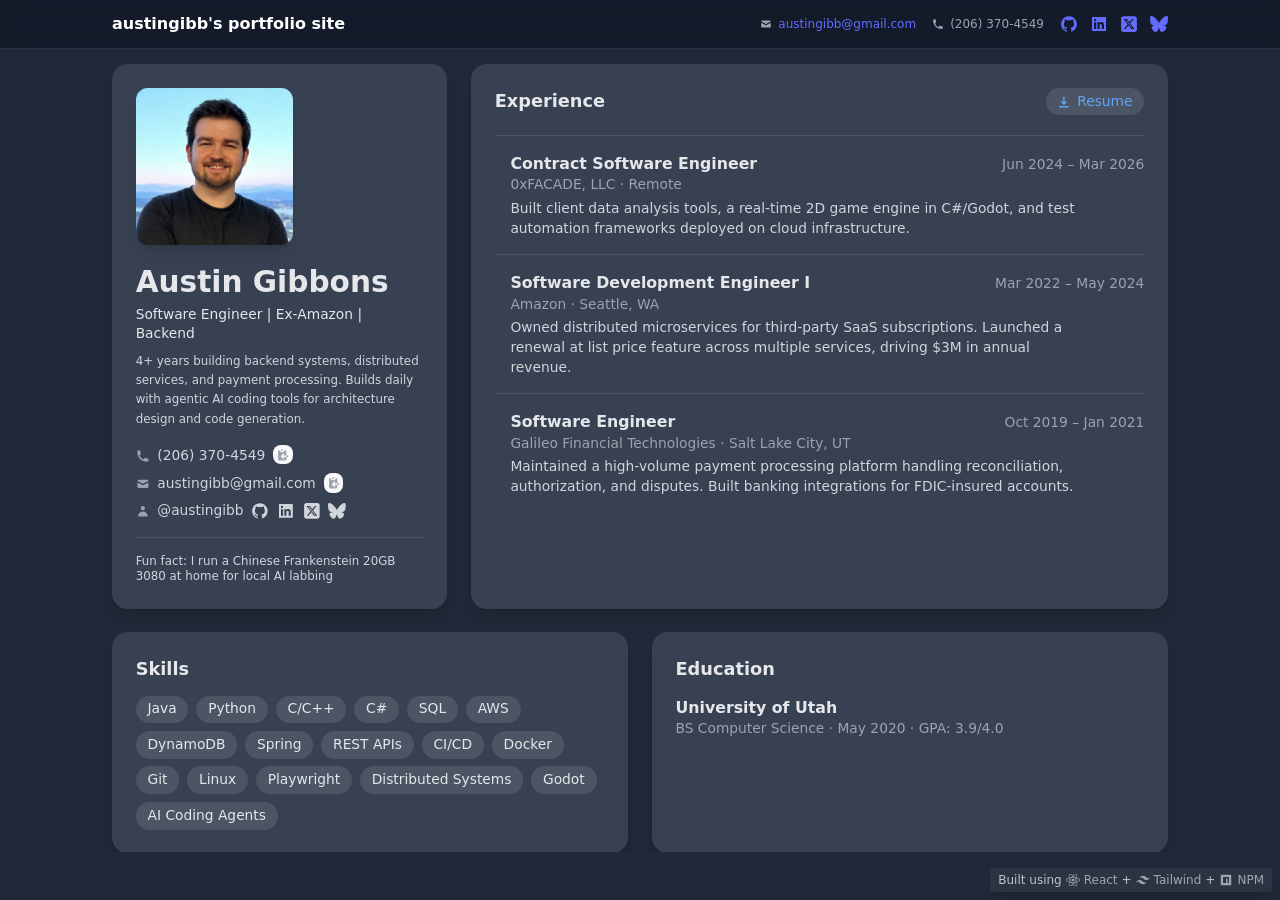
==== commit 0b0751d2: "deploy: austingibb/austingibb-portfolio@f2a0ecc817e9476cea4ac95dd6dbfdc4a4f0021f" ====
--- a/index.html
+++ b/index.html
@@ -5,8 +5,8 @@
     <link rel="icon" type="image/png" href="/austingibb_icon.png" />
     <meta name="viewport" content="width=device-width, initial-scale=1.0" />
     <title>austingibb</title>
-    <script type="module" crossorigin src="/assets/index-H4FHZiIp.js"></script>
-    <link rel="stylesheet" crossorigin href="/assets/index-DWzisQDg.css">
+    <script type="module" crossorigin src="/assets/index-CmSFuhVD.js"></script>
+    <link rel="stylesheet" crossorigin href="/assets/index-DnCHfXoe.css">
   </head>
   <body>
     <div id="root"></div>
--- a/assets/index-DnCHfXoe.css
+++ b/assets/index-DnCHfXoe.css
@@ -0,0 +1 @@
+*,:before,:after{--tw-border-spacing-x: 0;--tw-border-spacing-y: 0;--tw-translate-x: 0;--tw-translate-y: 0;--tw-rotate: 0;--tw-skew-x: 0;--tw-skew-y: 0;--tw-scale-x: 1;--tw-scale-y: 1;--tw-pan-x: ;--tw-pan-y: ;--tw-pinch-zoom: ;--tw-scroll-snap-strictness: proximity;--tw-gradient-from-position: ;--tw-gradient-via-position: ;--tw-gradient-to-position: ;--tw-ordinal: ;--tw-slashed-zero: ;--tw-numeric-figure: ;--tw-numeric-spacing: ;--tw-numeric-fraction: ;--tw-ring-inset: ;--tw-ring-offset-width: 0px;--tw-ring-offset-color: #fff;--tw-ring-color: rgb(59 130 246 / .5);--tw-ring-offset-shadow: 0 0 #0000;--tw-ring-shadow: 0 0 #0000;--tw-shadow: 0 0 #0000;--tw-shadow-colored: 0 0 #0000;--tw-blur: ;--tw-brightness: ;--tw-contrast: ;--tw-grayscale: ;--tw-hue-rotate: ;--tw-invert: ;--tw-saturate: ;--tw-sepia: ;--tw-drop-shadow: ;--tw-backdrop-blur: ;--tw-backdrop-brightness: ;--tw-backdrop-contrast: ;--tw-backdrop-grayscale: ;--tw-backdrop-hue-rotate: ;--tw-backdrop-invert: ;--tw-backdrop-opacity: ;--tw-backdrop-saturate: ;--tw-backdrop-sepia: ;--tw-contain-size: ;--tw-contain-layout: ;--tw-contain-paint: ;--tw-contain-style: }::backdrop{--tw-border-spacing-x: 0;--tw-border-spacing-y: 0;--tw-translate-x: 0;--tw-translate-y: 0;--tw-rotate: 0;--tw-skew-x: 0;--tw-skew-y: 0;--tw-scale-x: 1;--tw-scale-y: 1;--tw-pan-x: ;--tw-pan-y: ;--tw-pinch-zoom: ;--tw-scroll-snap-strictness: proximity;--tw-gradient-from-position: ;--tw-gradient-via-position: ;--tw-gradient-to-position: ;--tw-ordinal: ;--tw-slashed-zero: ;--tw-numeric-figure: ;--tw-numeric-spacing: ;--tw-numeric-fraction: ;--tw-ring-inset: ;--tw-ring-offset-width: 0px;--tw-ring-offset-color: #fff;--tw-ring-color: rgb(59 130 246 / .5);--tw-ring-offset-shadow: 0 0 #0000;--tw-ring-shadow: 0 0 #0000;--tw-shadow: 0 0 #0000;--tw-shadow-colored: 0 0 #0000;--tw-blur: ;--tw-brightness: ;--tw-contrast: ;--tw-grayscale: ;--tw-hue-rotate: ;--tw-invert: ;--tw-saturate: ;--tw-sepia: ;--tw-drop-shadow: ;--tw-backdrop-blur: ;--tw-backdrop-brightness: ;--tw-backdrop-contrast: ;--tw-backdrop-grayscale: ;--tw-backdrop-hue-rotate: ;--tw-backdrop-invert: ;--tw-backdrop-opacity: ;--tw-backdrop-saturate: ;--tw-backdrop-sepia: ;--tw-contain-size: ;--tw-contain-layout: ;--tw-contain-paint: ;--tw-contain-style: }*,:before,:after{box-sizing:border-box;border-width:0;border-style:solid;border-color:#e5e7eb}:before,:after{--tw-content: ""}html,:host{line-height:1.5;-webkit-text-size-adjust:100%;-moz-tab-size:4;-o-tab-size:4;tab-size:4;font-family:ui-sans-serif,system-ui,sans-serif,"Apple Color Emoji","Segoe UI Emoji",Segoe UI Symbol,"Noto Color Emoji";font-feature-settings:normal;font-variation-settings:normal;-webkit-tap-highlight-color:transparent}body{margin:0;line-height:inherit}hr{height:0;color:inherit;border-top-width:1px}abbr:where([title]){-webkit-text-decoration:underline dotted;text-decoration:underline dotted}h1,h2,h3,h4,h5,h6{font-size:inherit;font-weight:inherit}a{color:inherit;text-decoration:inherit}b,strong{font-weight:bolder}code,kbd,samp,pre{font-family:ui-monospace,SFMono-Regular,Menlo,Monaco,Consolas,Liberation Mono,Courier New,monospace;font-feature-settings:normal;font-variation-settings:normal;font-size:1em}small{font-size:80%}sub,sup{font-size:75%;line-height:0;position:relative;vertical-align:baseline}sub{bottom:-.25em}sup{top:-.5em}table{text-indent:0;border-color:inherit;border-collapse:collapse}button,input,optgroup,select,textarea{font-family:inherit;font-feature-settings:inherit;font-variation-settings:inherit;font-size:100%;font-weight:inherit;line-height:inherit;letter-spacing:inherit;color:inherit;margin:0;padding:0}button,select{text-transform:none}button,input:where([type=button]),input:where([type=reset]),input:where([type=submit]){-webkit-appearance:button;background-color:transparent;background-image:none}:-moz-focusring{outline:auto}:-moz-ui-invalid{box-shadow:none}progress{vertical-align:baseline}::-webkit-inner-spin-button,::-webkit-outer-spin-button{height:auto}[type=search]{-webkit-appearance:textfield;outline-offset:-2px}::-webkit-search-decoration{-webkit-appearance:none}::-webkit-file-upload-button{-webkit-appearance:button;font:inherit}summary{display:list-item}blockquote,dl,dd,h1,h2,h3,h4,h5,h6,hr,figure,p,pre{margin:0}fieldset{margin:0;padding:0}legend{padding:0}ol,ul,menu{list-style:none;margin:0;padding:0}dialog{padding:0}textarea{resize:vertical}input::-moz-placeholder,textarea::-moz-placeholder{opacity:1;color:#9ca3af}input::placeholder,textarea::placeholder{opacity:1;color:#9ca3af}button,[role=button]{cursor:pointer}:disabled{cursor:default}img,svg,video,canvas,audio,iframe,embed,object{display:block;vertical-align:middle}img,video{max-width:100%;height:auto}[hidden]:where(:not([hidden=until-found])){display:none}.\!container{width:100%!important}.container{width:100%}@media (min-width: 640px){.\!container{max-width:640px!important}.container{max-width:640px}}@media (min-width: 768px){.\!container{max-width:768px!important}.container{max-width:768px}}@media (min-width: 1024px){.\!container{max-width:1024px!important}.container{max-width:1024px}}@media (min-width: 1280px){.\!container{max-width:1280px!important}.container{max-width:1280px}}@media (min-width: 1536px){.\!container{max-width:1536px!important}.container{max-width:1536px}}.visible{visibility:visible}.fixed{position:fixed}.absolute{position:absolute}.relative{position:relative}.inset-x-0{left:0;right:0}.-top-7{top:-1.75rem}.bottom-2{bottom:.5rem}.left-1\/2{left:50%}.right-2{right:.5rem}.top-0{top:0}.z-50{z-index:50}.mx-auto{margin-left:auto;margin-right:auto}.my-auto{margin-top:auto;margin-bottom:auto}.mb-0\.5{margin-bottom:.125rem}.mb-2{margin-bottom:.5rem}.mb-3{margin-bottom:.75rem}.mb-4{margin-bottom:1rem}.mb-6{margin-bottom:1.5rem}.mt-1{margin-top:.25rem}.mt-1\.5{margin-top:.375rem}.mt-10{margin-top:2.5rem}.mt-12{margin-top:3rem}.mt-2{margin-top:.5rem}.mt-3{margin-top:.75rem}.mt-4{margin-top:1rem}.mt-6{margin-top:1.5rem}.inline{display:inline}.flex{display:flex}.inline-flex{display:inline-flex}.grid{display:grid}.hidden{display:none}.h-12{height:3rem}.h-2\.5{height:.625rem}.h-28{height:7rem}.h-32{height:8rem}.h-9{height:2.25rem}.h-\[260px\]{height:260px}.h-\[min\(400px\,40vh\)\]{height:min(400px,40vh)}.min-h-0{min-height:0px}.min-h-screen{min-height:100vh}.w-12{width:3rem}.w-2\.5{width:.625rem}.w-24{width:6rem}.w-28{width:7rem}.w-32{width:8rem}.w-9{width:2.25rem}.w-\[260px\]{width:260px}.w-full{width:100%}.max-w-2xl{max-width:42rem}.max-w-3xl{max-width:48rem}.max-w-4xl{max-width:56rem}.max-w-6xl{max-width:72rem}.max-w-xl{max-width:36rem}.max-w-xs{max-width:20rem}.flex-1{flex:1 1 0%}.flex-shrink-0{flex-shrink:0}.shrink{flex-shrink:1}.shrink-0{flex-shrink:0}.-translate-x-1\/2{--tw-translate-x: -50%;transform:translate(var(--tw-translate-x),var(--tw-translate-y)) rotate(var(--tw-rotate)) skew(var(--tw-skew-x)) skewY(var(--tw-skew-y)) scaleX(var(--tw-scale-x)) scaleY(var(--tw-scale-y))}.rotate-0{--tw-rotate: 0deg;transform:translate(var(--tw-translate-x),var(--tw-translate-y)) rotate(var(--tw-rotate)) skew(var(--tw-skew-x)) skewY(var(--tw-skew-y)) scaleX(var(--tw-scale-x)) scaleY(var(--tw-scale-y))}.rotate-180{--tw-rotate: 180deg;transform:translate(var(--tw-translate-x),var(--tw-translate-y)) rotate(var(--tw-rotate)) skew(var(--tw-skew-x)) skewY(var(--tw-skew-y)) scaleX(var(--tw-scale-x)) scaleY(var(--tw-scale-y))}.transform{transform:translate(var(--tw-translate-x),var(--tw-translate-y)) rotate(var(--tw-rotate)) skew(var(--tw-skew-x)) skewY(var(--tw-skew-y)) scaleX(var(--tw-scale-x)) scaleY(var(--tw-scale-y))}@keyframes bounce{0%,to{transform:translateY(-25%);animation-timing-function:cubic-bezier(.8,0,1,1)}50%{transform:none;animation-timing-function:cubic-bezier(0,0,.2,1)}}.animate-bounce{animation:bounce 1s infinite}.cursor-pointer{cursor:pointer}.list-disc{list-style-type:disc}.grid-cols-1{grid-template-columns:repeat(1,minmax(0,1fr))}.flex-col{flex-direction:column}.flex-wrap{flex-wrap:wrap}.items-center{align-items:center}.items-baseline{align-items:baseline}.justify-end{justify-content:flex-end}.justify-center{justify-content:center}.justify-between{justify-content:space-between}.gap-1\.5{gap:.375rem}.gap-2{gap:.5rem}.gap-3{gap:.75rem}.gap-4{gap:1rem}.gap-x-3{-moz-column-gap:.75rem;column-gap:.75rem}.gap-y-1\.5{row-gap:.375rem}.space-x-1>:not([hidden])~:not([hidden]){--tw-space-x-reverse: 0;margin-right:calc(.25rem * var(--tw-space-x-reverse));margin-left:calc(.25rem * calc(1 - var(--tw-space-x-reverse)))}.space-x-2>:not([hidden])~:not([hidden]){--tw-space-x-reverse: 0;margin-right:calc(.5rem * var(--tw-space-x-reverse));margin-left:calc(.5rem * calc(1 - var(--tw-space-x-reverse)))}.space-y-1>:not([hidden])~:not([hidden]){--tw-space-y-reverse: 0;margin-top:calc(.25rem * calc(1 - var(--tw-space-y-reverse)));margin-bottom:calc(.25rem * var(--tw-space-y-reverse))}.space-y-1\.5>:not([hidden])~:not([hidden]){--tw-space-y-reverse: 0;margin-top:calc(.375rem * calc(1 - var(--tw-space-y-reverse)));margin-bottom:calc(.375rem * var(--tw-space-y-reverse))}.space-y-3>:not([hidden])~:not([hidden]){--tw-space-y-reverse: 0;margin-top:calc(.75rem * calc(1 - var(--tw-space-y-reverse)));margin-bottom:calc(.75rem * var(--tw-space-y-reverse))}.space-y-4>:not([hidden])~:not([hidden]){--tw-space-y-reverse: 0;margin-top:calc(1rem * calc(1 - var(--tw-space-y-reverse)));margin-bottom:calc(1rem * var(--tw-space-y-reverse))}.divide-y>:not([hidden])~:not([hidden]){--tw-divide-y-reverse: 0;border-top-width:calc(1px * calc(1 - var(--tw-divide-y-reverse)));border-bottom-width:calc(1px * var(--tw-divide-y-reverse))}.divide-gray-600>:not([hidden])~:not([hidden]){--tw-divide-opacity: 1;border-color:rgb(75 85 99 / var(--tw-divide-opacity, 1))}.self-center{align-self:center}.overflow-hidden{overflow:hidden}.overflow-y-auto{overflow-y:auto}.whitespace-nowrap{white-space:nowrap}.rounded{border-radius:.25rem}.rounded-2xl{border-radius:1rem}.rounded-full{border-radius:9999px}.rounded-lg{border-radius:.5rem}.rounded-xl{border-radius:.75rem}.border-0{border-width:0px}.border-b{border-bottom-width:1px}.border-t{border-top-width:1px}.border-gray-600{--tw-border-opacity: 1;border-color:rgb(75 85 99 / var(--tw-border-opacity, 1))}.border-gray-700{--tw-border-opacity: 1;border-color:rgb(55 65 81 / var(--tw-border-opacity, 1))}.border-gray-700\/60{border-color:#37415199}.bg-gray-600{--tw-bg-opacity: 1;background-color:rgb(75 85 99 / var(--tw-bg-opacity, 1))}.bg-gray-700{--tw-bg-opacity: 1;background-color:rgb(55 65 81 / var(--tw-bg-opacity, 1))}.bg-gray-800{--tw-bg-opacity: 1;background-color:rgb(31 41 55 / var(--tw-bg-opacity, 1))}.bg-gray-900{--tw-bg-opacity: 1;background-color:rgb(17 24 39 / var(--tw-bg-opacity, 1))}.bg-gray-900\/80{background-color:#111827cc}.bg-white{--tw-bg-opacity: 1;background-color:rgb(255 255 255 / var(--tw-bg-opacity, 1))}.bg-yellow-400\/10{background-color:#facc151a}.bg-opacity-50{--tw-bg-opacity: .5}.object-cover{-o-object-fit:cover;object-fit:cover}.object-\[center_40\%\]{-o-object-position:center 40%;object-position:center 40%}.p-0{padding:0}.p-0\.5{padding:.125rem}.p-4{padding:1rem}.p-8{padding:2rem}.px-2{padding-left:.5rem;padding-right:.5rem}.px-2\.5{padding-left:.625rem;padding-right:.625rem}.px-3{padding-left:.75rem;padding-right:.75rem}.px-4{padding-left:1rem;padding-right:1rem}.px-8{padding-left:2rem;padding-right:2rem}.py-0\.5{padding-top:.125rem;padding-bottom:.125rem}.py-1{padding-top:.25rem;padding-bottom:.25rem}.py-16{padding-top:4rem;padding-bottom:4rem}.py-3{padding-top:.75rem;padding-bottom:.75rem}.pb-2{padding-bottom:.5rem}.pb-6{padding-bottom:1.5rem}.pl-3{padding-left:.75rem}.pl-4{padding-left:1rem}.pt-1\.5{padding-top:.375rem}.pt-16{padding-top:4rem}.pt-2{padding-top:.5rem}.pt-4{padding-top:1rem}.text-left{text-align:left}.text-center{text-align:center}.font-mono{font-family:ui-monospace,SFMono-Regular,Menlo,Monaco,Consolas,Liberation Mono,Courier New,monospace}.font-sans{font-family:ui-sans-serif,system-ui,sans-serif,"Apple Color Emoji","Segoe UI Emoji",Segoe UI Symbol,"Noto Color Emoji"}.text-2xl{font-size:1.5rem;line-height:2rem}.text-3xl{font-size:1.875rem;line-height:2.25rem}.text-\[2\.4px\]{font-size:2.4px}.text-base{font-size:1rem;line-height:1.5rem}.text-lg{font-size:1.125rem;line-height:1.75rem}.text-sm{font-size:.875rem;line-height:1.25rem}.text-xl{font-size:1.25rem;line-height:1.75rem}.text-xs{font-size:.75rem;line-height:1rem}.font-bold{font-weight:700}.font-semibold{font-weight:600}.uppercase{text-transform:uppercase}.tabular-nums{--tw-numeric-spacing: tabular-nums;font-variant-numeric:var(--tw-ordinal) var(--tw-slashed-zero) var(--tw-numeric-figure) var(--tw-numeric-spacing) var(--tw-numeric-fraction)}.leading-\[2\.4px\]{line-height:2.4px}.leading-none{line-height:1}.leading-relaxed{line-height:1.625}.tracking-wide{letter-spacing:.025em}.text-blue-400{--tw-text-opacity: 1;color:rgb(96 165 250 / var(--tw-text-opacity, 1))}.text-gray-200{--tw-text-opacity: 1;color:rgb(229 231 235 / var(--tw-text-opacity, 1))}.text-gray-300{--tw-text-opacity: 1;color:rgb(209 213 219 / var(--tw-text-opacity, 1))}.text-gray-400{--tw-text-opacity: 1;color:rgb(156 163 175 / var(--tw-text-opacity, 1))}.text-gray-500{--tw-text-opacity: 1;color:rgb(107 114 128 / var(--tw-text-opacity, 1))}.text-white{--tw-text-opacity: 1;color:rgb(255 255 255 / var(--tw-text-opacity, 1))}.text-yellow-400{--tw-text-opacity: 1;color:rgb(250 204 21 / var(--tw-text-opacity, 1))}.opacity-70{opacity:.7}.shadow-lg{--tw-shadow: 0 10px 15px -3px rgb(0 0 0 / .1), 0 4px 6px -4px rgb(0 0 0 / .1);--tw-shadow-colored: 0 10px 15px -3px var(--tw-shadow-color), 0 4px 6px -4px var(--tw-shadow-color);box-shadow:var(--tw-ring-offset-shadow, 0 0 #0000),var(--tw-ring-shadow, 0 0 #0000),var(--tw-shadow)}.shadow-md{--tw-shadow: 0 4px 6px -1px rgb(0 0 0 / .1), 0 2px 4px -2px rgb(0 0 0 / .1);--tw-shadow-colored: 0 4px 6px -1px var(--tw-shadow-color), 0 2px 4px -2px var(--tw-shadow-color);box-shadow:var(--tw-ring-offset-shadow, 0 0 #0000),var(--tw-ring-shadow, 0 0 #0000),var(--tw-shadow)}.shadow-xl{--tw-shadow: 0 20px 25px -5px rgb(0 0 0 / .1), 0 8px 10px -6px rgb(0 0 0 / .1);--tw-shadow-colored: 0 20px 25px -5px var(--tw-shadow-color), 0 8px 10px -6px var(--tw-shadow-color);box-shadow:var(--tw-ring-offset-shadow, 0 0 #0000),var(--tw-ring-shadow, 0 0 #0000),var(--tw-shadow)}.backdrop-blur{--tw-backdrop-blur: blur(8px);-webkit-backdrop-filter:var(--tw-backdrop-blur) var(--tw-backdrop-brightness) var(--tw-backdrop-contrast) var(--tw-backdrop-grayscale) var(--tw-backdrop-hue-rotate) var(--tw-backdrop-invert) var(--tw-backdrop-opacity) var(--tw-backdrop-saturate) var(--tw-backdrop-sepia);backdrop-filter:var(--tw-backdrop-blur) var(--tw-backdrop-brightness) var(--tw-backdrop-contrast) var(--tw-backdrop-grayscale) var(--tw-backdrop-hue-rotate) var(--tw-backdrop-invert) var(--tw-backdrop-opacity) var(--tw-backdrop-saturate) var(--tw-backdrop-sepia)}.transition-all{transition-property:all;transition-timing-function:cubic-bezier(.4,0,.2,1);transition-duration:.15s}.transition-colors{transition-property:color,background-color,border-color,text-decoration-color,fill,stroke;transition-timing-function:cubic-bezier(.4,0,.2,1);transition-duration:.15s}.transition-transform{transition-property:transform;transition-timing-function:cubic-bezier(.4,0,.2,1);transition-duration:.15s}:root{font-family:system-ui,Avenir,Helvetica,Arial,sans-serif;line-height:1.5;font-weight:400;color-scheme:light dark;color:#ffffffde;background-color:#242424;font-synthesis:none;text-rendering:optimizeLegibility;-webkit-font-smoothing:antialiased;-moz-osx-font-smoothing:grayscale}a{font-weight:500;color:#646cff;text-decoration:inherit}a:hover{color:#535bf2}body{margin:0;min-width:320px;min-height:100vh;--tw-bg-opacity: 1;background-color:rgb(31 41 55 / var(--tw-bg-opacity, 1));--tw-text-opacity: 1;color:rgb(255 255 255 / var(--tw-text-opacity, 1))}h1{font-size:3.2em;line-height:1.1}button{border-radius:8px;border:1px solid transparent;padding:.6em 1.2em;font-size:1em;font-weight:500;font-family:inherit;background-color:#1a1a1a;cursor:pointer;transition:border-color .25s}button:hover{border-color:#646cff}button:focus,button:focus-visible{outline:4px auto -webkit-focus-ring-color}@media (prefers-color-scheme: light){:root{color:#213547;background-color:#fff}a:hover{color:#747bff}button{background-color:#f9f9f9}}.hover\:bg-gray-500:hover{--tw-bg-opacity: 1;background-color:rgb(107 114 128 / var(--tw-bg-opacity, 1))}.hover\:bg-gray-600:hover{--tw-bg-opacity: 1;background-color:rgb(75 85 99 / var(--tw-bg-opacity, 1))}.hover\:bg-opacity-70:hover{--tw-bg-opacity: .7}.hover\:text-blue-300:hover{--tw-text-opacity: 1;color:rgb(147 197 253 / var(--tw-text-opacity, 1))}.hover\:text-white:hover{--tw-text-opacity: 1;color:rgb(255 255 255 / var(--tw-text-opacity, 1))}.disabled\:cursor-default:disabled{cursor:default}.disabled\:opacity-30:disabled{opacity:.3}@media (min-width: 640px){.sm\:block{display:block}.sm\:h-24{height:6rem}.sm\:w-24{width:6rem}.sm\:flex-1{flex:1 1 0%}.sm\:flex-row{flex-direction:row}.sm\:items-baseline{align-items:baseline}.sm\:justify-between{justify-content:space-between}}@media (min-width: 768px){.md\:order-1{order:1}.md\:order-2{order:2}.md\:order-3{order:3}.md\:mb-3{margin-bottom:.75rem}.md\:mb-5{margin-bottom:1.25rem}.md\:mb-6{margin-bottom:1.5rem}.md\:block{display:block}.md\:inline{display:inline}.md\:flex{display:flex}.md\:w-1\/5{width:20%}.md\:w-3\/5{width:60%}.md\:grid-cols-2{grid-template-columns:repeat(2,minmax(0,1fr))}.md\:flex-row{flex-direction:row}.md\:items-center{align-items:center}.md\:gap-2{gap:.5rem}.md\:gap-4{gap:1rem}.md\:gap-6{gap:1.5rem}.md\:space-y-4>:not([hidden])~:not([hidden]){--tw-space-y-reverse: 0;margin-top:calc(1rem * calc(1 - var(--tw-space-y-reverse)));margin-bottom:calc(1rem * var(--tw-space-y-reverse))}.md\:space-y-6>:not([hidden])~:not([hidden]){--tw-space-y-reverse: 0;margin-top:calc(1.5rem * calc(1 - var(--tw-space-y-reverse)));margin-bottom:calc(1.5rem * var(--tw-space-y-reverse))}.md\:p-6{padding:1.5rem}.md\:px-12{padding-left:3rem;padding-right:3rem}.md\:px-3{padding-left:.75rem;padding-right:.75rem}.md\:py-1{padding-top:.25rem;padding-bottom:.25rem}.md\:pb-12{padding-bottom:3rem}.md\:pl-4{padding-left:1rem}.md\:pt-4{padding-top:1rem}.md\:text-3xl{font-size:1.875rem;line-height:2.25rem}.md\:text-base{font-size:1rem;line-height:1.5rem}.md\:text-lg{font-size:1.125rem;line-height:1.75rem}.md\:text-sm{font-size:.875rem;line-height:1.25rem}}@media (min-width: 1024px){.lg\:mx-0{margin-left:0;margin-right:0}.lg\:flex{display:flex}.lg\:hidden{display:none}.lg\:h-40{height:10rem}.lg\:h-screen{height:100vh}.lg\:w-40{width:10rem}.lg\:w-\[340px\]{width:340px}.lg\:w-\[48rem\]{width:48rem}.lg\:min-w-0{min-width:0px}.lg\:max-w-3xl{max-width:48rem}.lg\:flex-1{flex:1 1 0%}.lg\:flex-none{flex:none}.lg\:snap-y{scroll-snap-type:y var(--tw-scroll-snap-strictness)}.lg\:snap-mandatory{--tw-scroll-snap-strictness: mandatory}.lg\:snap-start{scroll-snap-align:start}.lg\:snap-always{scroll-snap-stop:always}.lg\:flex-row{flex-direction:row}.lg\:flex-col{flex-direction:column}.lg\:items-start{align-items:flex-start}.lg\:items-center{align-items:center}.lg\:justify-start{justify-content:flex-start}.lg\:gap-5{gap:1.25rem}.lg\:space-y-0>:not([hidden])~:not([hidden]){--tw-space-y-reverse: 0;margin-top:calc(0px * calc(1 - var(--tw-space-y-reverse)));margin-bottom:calc(0px * var(--tw-space-y-reverse))}.lg\:overflow-hidden{overflow:hidden}.lg\:overflow-y-scroll{overflow-y:scroll}.lg\:text-left{text-align:left}.lg\:text-3xl{font-size:1.875rem;line-height:2.25rem}.lg\:text-sm{font-size:.875rem;line-height:1.25rem}.lg\:transition-opacity{transition-property:opacity;transition-timing-function:cubic-bezier(.4,0,.2,1);transition-duration:.15s}.lg\:transition-transform{transition-property:transform;transition-timing-function:cubic-bezier(.4,0,.2,1);transition-duration:.15s}.lg\:ease-out{transition-timing-function:cubic-bezier(0,0,.2,1)}}
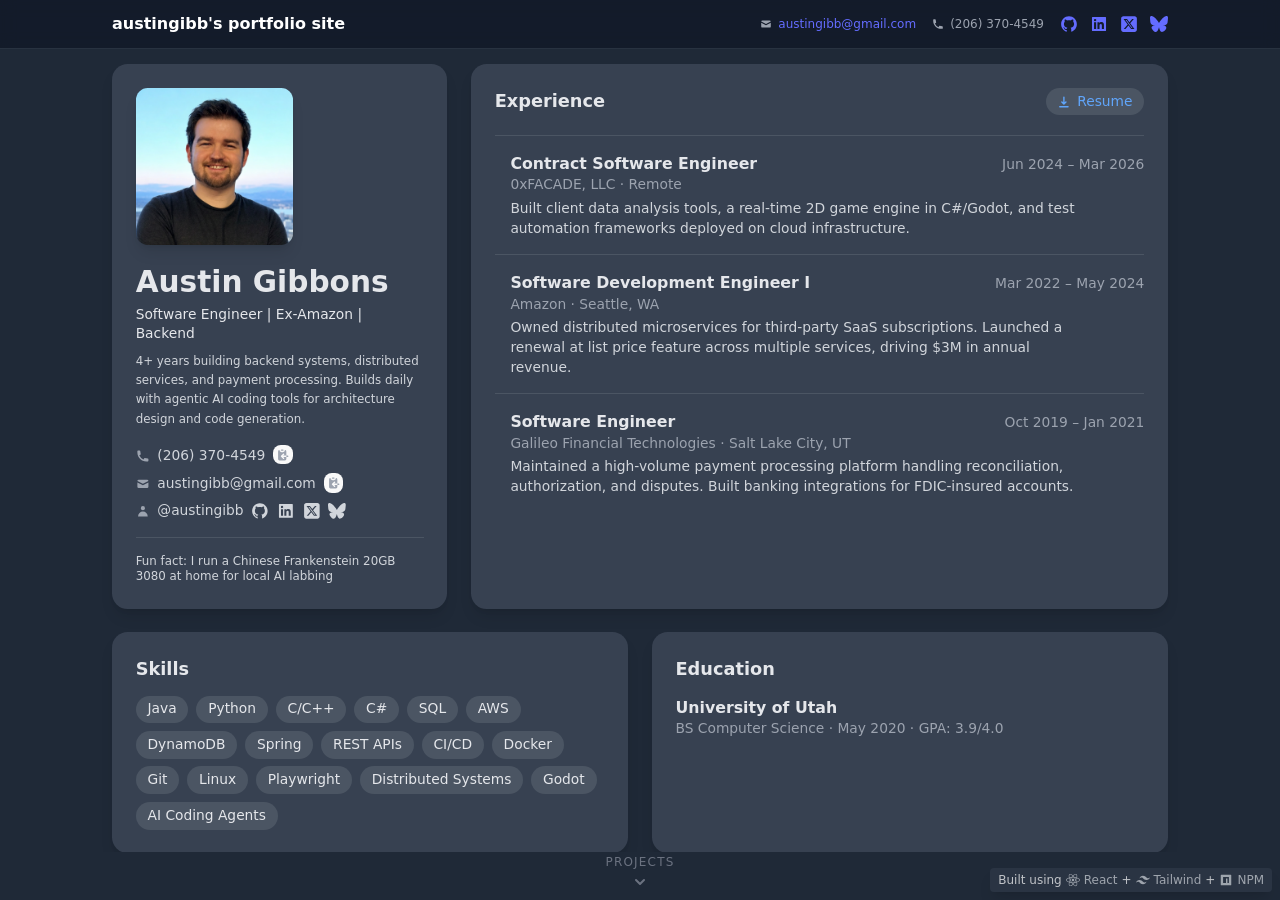
==== commit 535ac354: "deploy: austingibb/austingibb-portfolio@e4ae2559e10293d78d08b464bf0716d8c5e3044d" ====
--- a/index.html
+++ b/index.html
@@ -5,8 +5,8 @@
     <link rel="icon" type="image/png" href="/austingibb_icon.png" />
     <meta name="viewport" content="width=device-width, initial-scale=1.0" />
     <title>austingibb</title>
-    <script type="module" crossorigin src="/assets/index-CmSFuhVD.js"></script>
-    <link rel="stylesheet" crossorigin href="/assets/index-DnCHfXoe.css">
+    <script type="module" crossorigin src="/assets/index-XFfbb0w6.js"></script>
+    <link rel="stylesheet" crossorigin href="/assets/index-DdnA5hHU.css">
   </head>
   <body>
     <div id="root"></div>
--- a/assets/index-DdnA5hHU.css
+++ b/assets/index-DdnA5hHU.css
@@ -0,0 +1 @@
+*,:before,:after{--tw-border-spacing-x: 0;--tw-border-spacing-y: 0;--tw-translate-x: 0;--tw-translate-y: 0;--tw-rotate: 0;--tw-skew-x: 0;--tw-skew-y: 0;--tw-scale-x: 1;--tw-scale-y: 1;--tw-pan-x: ;--tw-pan-y: ;--tw-pinch-zoom: ;--tw-scroll-snap-strictness: proximity;--tw-gradient-from-position: ;--tw-gradient-via-position: ;--tw-gradient-to-position: ;--tw-ordinal: ;--tw-slashed-zero: ;--tw-numeric-figure: ;--tw-numeric-spacing: ;--tw-numeric-fraction: ;--tw-ring-inset: ;--tw-ring-offset-width: 0px;--tw-ring-offset-color: #fff;--tw-ring-color: rgb(59 130 246 / .5);--tw-ring-offset-shadow: 0 0 #0000;--tw-ring-shadow: 0 0 #0000;--tw-shadow: 0 0 #0000;--tw-shadow-colored: 0 0 #0000;--tw-blur: ;--tw-brightness: ;--tw-contrast: ;--tw-grayscale: ;--tw-hue-rotate: ;--tw-invert: ;--tw-saturate: ;--tw-sepia: ;--tw-drop-shadow: ;--tw-backdrop-blur: ;--tw-backdrop-brightness: ;--tw-backdrop-contrast: ;--tw-backdrop-grayscale: ;--tw-backdrop-hue-rotate: ;--tw-backdrop-invert: ;--tw-backdrop-opacity: ;--tw-backdrop-saturate: ;--tw-backdrop-sepia: ;--tw-contain-size: ;--tw-contain-layout: ;--tw-contain-paint: ;--tw-contain-style: }::backdrop{--tw-border-spacing-x: 0;--tw-border-spacing-y: 0;--tw-translate-x: 0;--tw-translate-y: 0;--tw-rotate: 0;--tw-skew-x: 0;--tw-skew-y: 0;--tw-scale-x: 1;--tw-scale-y: 1;--tw-pan-x: ;--tw-pan-y: ;--tw-pinch-zoom: ;--tw-scroll-snap-strictness: proximity;--tw-gradient-from-position: ;--tw-gradient-via-position: ;--tw-gradient-to-position: ;--tw-ordinal: ;--tw-slashed-zero: ;--tw-numeric-figure: ;--tw-numeric-spacing: ;--tw-numeric-fraction: ;--tw-ring-inset: ;--tw-ring-offset-width: 0px;--tw-ring-offset-color: #fff;--tw-ring-color: rgb(59 130 246 / .5);--tw-ring-offset-shadow: 0 0 #0000;--tw-ring-shadow: 0 0 #0000;--tw-shadow: 0 0 #0000;--tw-shadow-colored: 0 0 #0000;--tw-blur: ;--tw-brightness: ;--tw-contrast: ;--tw-grayscale: ;--tw-hue-rotate: ;--tw-invert: ;--tw-saturate: ;--tw-sepia: ;--tw-drop-shadow: ;--tw-backdrop-blur: ;--tw-backdrop-brightness: ;--tw-backdrop-contrast: ;--tw-backdrop-grayscale: ;--tw-backdrop-hue-rotate: ;--tw-backdrop-invert: ;--tw-backdrop-opacity: ;--tw-backdrop-saturate: ;--tw-backdrop-sepia: ;--tw-contain-size: ;--tw-contain-layout: ;--tw-contain-paint: ;--tw-contain-style: }*,:before,:after{box-sizing:border-box;border-width:0;border-style:solid;border-color:#e5e7eb}:before,:after{--tw-content: ""}html,:host{line-height:1.5;-webkit-text-size-adjust:100%;-moz-tab-size:4;-o-tab-size:4;tab-size:4;font-family:ui-sans-serif,system-ui,sans-serif,"Apple Color Emoji","Segoe UI Emoji",Segoe UI Symbol,"Noto Color Emoji";font-feature-settings:normal;font-variation-settings:normal;-webkit-tap-highlight-color:transparent}body{margin:0;line-height:inherit}hr{height:0;color:inherit;border-top-width:1px}abbr:where([title]){-webkit-text-decoration:underline dotted;text-decoration:underline dotted}h1,h2,h3,h4,h5,h6{font-size:inherit;font-weight:inherit}a{color:inherit;text-decoration:inherit}b,strong{font-weight:bolder}code,kbd,samp,pre{font-family:ui-monospace,SFMono-Regular,Menlo,Monaco,Consolas,Liberation Mono,Courier New,monospace;font-feature-settings:normal;font-variation-settings:normal;font-size:1em}small{font-size:80%}sub,sup{font-size:75%;line-height:0;position:relative;vertical-align:baseline}sub{bottom:-.25em}sup{top:-.5em}table{text-indent:0;border-color:inherit;border-collapse:collapse}button,input,optgroup,select,textarea{font-family:inherit;font-feature-settings:inherit;font-variation-settings:inherit;font-size:100%;font-weight:inherit;line-height:inherit;letter-spacing:inherit;color:inherit;margin:0;padding:0}button,select{text-transform:none}button,input:where([type=button]),input:where([type=reset]),input:where([type=submit]){-webkit-appearance:button;background-color:transparent;background-image:none}:-moz-focusring{outline:auto}:-moz-ui-invalid{box-shadow:none}progress{vertical-align:baseline}::-webkit-inner-spin-button,::-webkit-outer-spin-button{height:auto}[type=search]{-webkit-appearance:textfield;outline-offset:-2px}::-webkit-search-decoration{-webkit-appearance:none}::-webkit-file-upload-button{-webkit-appearance:button;font:inherit}summary{display:list-item}blockquote,dl,dd,h1,h2,h3,h4,h5,h6,hr,figure,p,pre{margin:0}fieldset{margin:0;padding:0}legend{padding:0}ol,ul,menu{list-style:none;margin:0;padding:0}dialog{padding:0}textarea{resize:vertical}input::-moz-placeholder,textarea::-moz-placeholder{opacity:1;color:#9ca3af}input::placeholder,textarea::placeholder{opacity:1;color:#9ca3af}button,[role=button]{cursor:pointer}:disabled{cursor:default}img,svg,video,canvas,audio,iframe,embed,object{display:block;vertical-align:middle}img,video{max-width:100%;height:auto}[hidden]:where(:not([hidden=until-found])){display:none}.\!container{width:100%!important}.container{width:100%}@media (min-width: 640px){.\!container{max-width:640px!important}.container{max-width:640px}}@media (min-width: 768px){.\!container{max-width:768px!important}.container{max-width:768px}}@media (min-width: 1024px){.\!container{max-width:1024px!important}.container{max-width:1024px}}@media (min-width: 1280px){.\!container{max-width:1280px!important}.container{max-width:1280px}}@media (min-width: 1536px){.\!container{max-width:1536px!important}.container{max-width:1536px}}.visible{visibility:visible}.fixed{position:fixed}.absolute{position:absolute}.relative{position:relative}.inset-x-0{left:0;right:0}.-top-7{top:-1.75rem}.bottom-2{bottom:.5rem}.left-1\/2{left:50%}.right-2{right:.5rem}.top-0{top:0}.z-50{z-index:50}.mx-auto{margin-left:auto;margin-right:auto}.my-auto{margin-top:auto;margin-bottom:auto}.mb-0\.5{margin-bottom:.125rem}.mb-2{margin-bottom:.5rem}.mb-3{margin-bottom:.75rem}.mb-4{margin-bottom:1rem}.mb-6{margin-bottom:1.5rem}.mt-1{margin-top:.25rem}.mt-1\.5{margin-top:.375rem}.mt-10{margin-top:2.5rem}.mt-12{margin-top:3rem}.mt-2{margin-top:.5rem}.mt-3{margin-top:.75rem}.mt-4{margin-top:1rem}.mt-6{margin-top:1.5rem}.inline{display:inline}.flex{display:flex}.inline-flex{display:inline-flex}.grid{display:grid}.hidden{display:none}.h-12{height:3rem}.h-2\.5{height:.625rem}.h-28{height:7rem}.h-32{height:8rem}.h-9{height:2.25rem}.h-\[260px\]{height:260px}.h-\[min\(400px\,40vh\)\]{height:min(400px,40vh)}.min-h-0{min-height:0px}.min-h-screen{min-height:100vh}.w-12{width:3rem}.w-2\.5{width:.625rem}.w-24{width:6rem}.w-28{width:7rem}.w-32{width:8rem}.w-9{width:2.25rem}.w-\[260px\]{width:260px}.w-fit{width:-moz-fit-content;width:fit-content}.w-full{width:100%}.max-w-2xl{max-width:42rem}.max-w-3xl{max-width:48rem}.max-w-4xl{max-width:56rem}.max-w-6xl{max-width:72rem}.max-w-xl{max-width:36rem}.max-w-xs{max-width:20rem}.flex-1{flex:1 1 0%}.flex-shrink-0{flex-shrink:0}.shrink{flex-shrink:1}.shrink-0{flex-shrink:0}.-translate-x-1\/2{--tw-translate-x: -50%;transform:translate(var(--tw-translate-x),var(--tw-translate-y)) rotate(var(--tw-rotate)) skew(var(--tw-skew-x)) skewY(var(--tw-skew-y)) scaleX(var(--tw-scale-x)) scaleY(var(--tw-scale-y))}.rotate-0{--tw-rotate: 0deg;transform:translate(var(--tw-translate-x),var(--tw-translate-y)) rotate(var(--tw-rotate)) skew(var(--tw-skew-x)) skewY(var(--tw-skew-y)) scaleX(var(--tw-scale-x)) scaleY(var(--tw-scale-y))}.rotate-180{--tw-rotate: 180deg;transform:translate(var(--tw-translate-x),var(--tw-translate-y)) rotate(var(--tw-rotate)) skew(var(--tw-skew-x)) skewY(var(--tw-skew-y)) scaleX(var(--tw-scale-x)) scaleY(var(--tw-scale-y))}.transform{transform:translate(var(--tw-translate-x),var(--tw-translate-y)) rotate(var(--tw-rotate)) skew(var(--tw-skew-x)) skewY(var(--tw-skew-y)) scaleX(var(--tw-scale-x)) scaleY(var(--tw-scale-y))}@keyframes bounce{0%,to{transform:translateY(-25%);animation-timing-function:cubic-bezier(.8,0,1,1)}50%{transform:none;animation-timing-function:cubic-bezier(0,0,.2,1)}}.animate-bounce{animation:bounce 1s infinite}.cursor-pointer{cursor:pointer}.list-disc{list-style-type:disc}.grid-cols-1{grid-template-columns:repeat(1,minmax(0,1fr))}.flex-col{flex-direction:column}.flex-wrap{flex-wrap:wrap}.items-end{align-items:flex-end}.items-center{align-items:center}.items-baseline{align-items:baseline}.justify-center{justify-content:center}.justify-between{justify-content:space-between}.gap-0\.5{gap:.125rem}.gap-1\.5{gap:.375rem}.gap-2{gap:.5rem}.gap-3{gap:.75rem}.gap-4{gap:1rem}.gap-x-3{-moz-column-gap:.75rem;column-gap:.75rem}.gap-y-1\.5{row-gap:.375rem}.space-x-1>:not([hidden])~:not([hidden]){--tw-space-x-reverse: 0;margin-right:calc(.25rem * var(--tw-space-x-reverse));margin-left:calc(.25rem * calc(1 - var(--tw-space-x-reverse)))}.space-x-2>:not([hidden])~:not([hidden]){--tw-space-x-reverse: 0;margin-right:calc(.5rem * var(--tw-space-x-reverse));margin-left:calc(.5rem * calc(1 - var(--tw-space-x-reverse)))}.space-y-1>:not([hidden])~:not([hidden]){--tw-space-y-reverse: 0;margin-top:calc(.25rem * calc(1 - var(--tw-space-y-reverse)));margin-bottom:calc(.25rem * var(--tw-space-y-reverse))}.space-y-1\.5>:not([hidden])~:not([hidden]){--tw-space-y-reverse: 0;margin-top:calc(.375rem * calc(1 - var(--tw-space-y-reverse)));margin-bottom:calc(.375rem * var(--tw-space-y-reverse))}.space-y-3>:not([hidden])~:not([hidden]){--tw-space-y-reverse: 0;margin-top:calc(.75rem * calc(1 - var(--tw-space-y-reverse)));margin-bottom:calc(.75rem * var(--tw-space-y-reverse))}.space-y-4>:not([hidden])~:not([hidden]){--tw-space-y-reverse: 0;margin-top:calc(1rem * calc(1 - var(--tw-space-y-reverse)));margin-bottom:calc(1rem * var(--tw-space-y-reverse))}.divide-y>:not([hidden])~:not([hidden]){--tw-divide-y-reverse: 0;border-top-width:calc(1px * calc(1 - var(--tw-divide-y-reverse)));border-bottom-width:calc(1px * var(--tw-divide-y-reverse))}.divide-gray-600>:not([hidden])~:not([hidden]){--tw-divide-opacity: 1;border-color:rgb(75 85 99 / var(--tw-divide-opacity, 1))}.self-center{align-self:center}.overflow-hidden{overflow:hidden}.overflow-y-auto{overflow-y:auto}.overflow-x-hidden{overflow-x:hidden}.whitespace-nowrap{white-space:nowrap}.rounded{border-radius:.25rem}.rounded-2xl{border-radius:1rem}.rounded-full{border-radius:9999px}.rounded-lg{border-radius:.5rem}.rounded-xl{border-radius:.75rem}.border-0{border-width:0px}.border-b{border-bottom-width:1px}.border-t{border-top-width:1px}.border-gray-600{--tw-border-opacity: 1;border-color:rgb(75 85 99 / var(--tw-border-opacity, 1))}.border-gray-700{--tw-border-opacity: 1;border-color:rgb(55 65 81 / var(--tw-border-opacity, 1))}.border-gray-700\/60{border-color:#37415199}.bg-gray-600{--tw-bg-opacity: 1;background-color:rgb(75 85 99 / var(--tw-bg-opacity, 1))}.bg-gray-700{--tw-bg-opacity: 1;background-color:rgb(55 65 81 / var(--tw-bg-opacity, 1))}.bg-gray-800{--tw-bg-opacity: 1;background-color:rgb(31 41 55 / var(--tw-bg-opacity, 1))}.bg-gray-900{--tw-bg-opacity: 1;background-color:rgb(17 24 39 / var(--tw-bg-opacity, 1))}.bg-gray-900\/80{background-color:#111827cc}.bg-transparent{background-color:transparent}.bg-white{--tw-bg-opacity: 1;background-color:rgb(255 255 255 / var(--tw-bg-opacity, 1))}.bg-yellow-400\/10{background-color:#facc151a}.bg-opacity-50{--tw-bg-opacity: .5}.object-cover{-o-object-fit:cover;object-fit:cover}.object-\[center_40\%\]{-o-object-position:center 40%;object-position:center 40%}.p-0{padding:0}.p-0\.5{padding:.125rem}.p-4{padding:1rem}.p-8{padding:2rem}.px-2{padding-left:.5rem;padding-right:.5rem}.px-2\.5{padding-left:.625rem;padding-right:.625rem}.px-3{padding-left:.75rem;padding-right:.75rem}.px-4{padding-left:1rem;padding-right:1rem}.px-8{padding-left:2rem;padding-right:2rem}.py-0\.5{padding-top:.125rem;padding-bottom:.125rem}.py-1{padding-top:.25rem;padding-bottom:.25rem}.py-16{padding-top:4rem;padding-bottom:4rem}.py-3{padding-top:.75rem;padding-bottom:.75rem}.pb-2{padding-bottom:.5rem}.pb-6{padding-bottom:1.5rem}.pl-3{padding-left:.75rem}.pl-4{padding-left:1rem}.pt-1\.5{padding-top:.375rem}.pt-16{padding-top:4rem}.pt-2{padding-top:.5rem}.pt-4{padding-top:1rem}.text-left{text-align:left}.text-center{text-align:center}.font-mono{font-family:ui-monospace,SFMono-Regular,Menlo,Monaco,Consolas,Liberation Mono,Courier New,monospace}.font-sans{font-family:ui-sans-serif,system-ui,sans-serif,"Apple Color Emoji","Segoe UI Emoji",Segoe UI Symbol,"Noto Color Emoji"}.text-2xl{font-size:1.5rem;line-height:2rem}.text-3xl{font-size:1.875rem;line-height:2.25rem}.text-\[2\.4px\]{font-size:2.4px}.text-base{font-size:1rem;line-height:1.5rem}.text-lg{font-size:1.125rem;line-height:1.75rem}.text-sm{font-size:.875rem;line-height:1.25rem}.text-xl{font-size:1.25rem;line-height:1.75rem}.text-xs{font-size:.75rem;line-height:1rem}.font-bold{font-weight:700}.font-semibold{font-weight:600}.uppercase{text-transform:uppercase}.tabular-nums{--tw-numeric-spacing: tabular-nums;font-variant-numeric:var(--tw-ordinal) var(--tw-slashed-zero) var(--tw-numeric-figure) var(--tw-numeric-spacing) var(--tw-numeric-fraction)}.leading-\[2\.4px\]{line-height:2.4px}.leading-none{line-height:1}.leading-relaxed{line-height:1.625}.tracking-wide{letter-spacing:.025em}.tracking-widest{letter-spacing:.1em}.text-blue-400{--tw-text-opacity: 1;color:rgb(96 165 250 / var(--tw-text-opacity, 1))}.text-gray-200{--tw-text-opacity: 1;color:rgb(229 231 235 / var(--tw-text-opacity, 1))}.text-gray-300{--tw-text-opacity: 1;color:rgb(209 213 219 / var(--tw-text-opacity, 1))}.text-gray-400{--tw-text-opacity: 1;color:rgb(156 163 175 / var(--tw-text-opacity, 1))}.text-gray-500{--tw-text-opacity: 1;color:rgb(107 114 128 / var(--tw-text-opacity, 1))}.text-white{--tw-text-opacity: 1;color:rgb(255 255 255 / var(--tw-text-opacity, 1))}.text-yellow-400{--tw-text-opacity: 1;color:rgb(250 204 21 / var(--tw-text-opacity, 1))}.underline{text-decoration-line:underline}.opacity-70{opacity:.7}.shadow{--tw-shadow: 0 1px 3px 0 rgb(0 0 0 / .1), 0 1px 2px -1px rgb(0 0 0 / .1);--tw-shadow-colored: 0 1px 3px 0 var(--tw-shadow-color), 0 1px 2px -1px var(--tw-shadow-color);box-shadow:var(--tw-ring-offset-shadow, 0 0 #0000),var(--tw-ring-shadow, 0 0 #0000),var(--tw-shadow)}.shadow-lg{--tw-shadow: 0 10px 15px -3px rgb(0 0 0 / .1), 0 4px 6px -4px rgb(0 0 0 / .1);--tw-shadow-colored: 0 10px 15px -3px var(--tw-shadow-color), 0 4px 6px -4px var(--tw-shadow-color);box-shadow:var(--tw-ring-offset-shadow, 0 0 #0000),var(--tw-ring-shadow, 0 0 #0000),var(--tw-shadow)}.shadow-md{--tw-shadow: 0 4px 6px -1px rgb(0 0 0 / .1), 0 2px 4px -2px rgb(0 0 0 / .1);--tw-shadow-colored: 0 4px 6px -1px var(--tw-shadow-color), 0 2px 4px -2px var(--tw-shadow-color);box-shadow:var(--tw-ring-offset-shadow, 0 0 #0000),var(--tw-ring-shadow, 0 0 #0000),var(--tw-shadow)}.shadow-xl{--tw-shadow: 0 20px 25px -5px rgb(0 0 0 / .1), 0 8px 10px -6px rgb(0 0 0 / .1);--tw-shadow-colored: 0 20px 25px -5px var(--tw-shadow-color), 0 8px 10px -6px var(--tw-shadow-color);box-shadow:var(--tw-ring-offset-shadow, 0 0 #0000),var(--tw-ring-shadow, 0 0 #0000),var(--tw-shadow)}.backdrop-blur{--tw-backdrop-blur: blur(8px);-webkit-backdrop-filter:var(--tw-backdrop-blur) var(--tw-backdrop-brightness) var(--tw-backdrop-contrast) var(--tw-backdrop-grayscale) var(--tw-backdrop-hue-rotate) var(--tw-backdrop-invert) var(--tw-backdrop-opacity) var(--tw-backdrop-saturate) var(--tw-backdrop-sepia);backdrop-filter:var(--tw-backdrop-blur) var(--tw-backdrop-brightness) var(--tw-backdrop-contrast) var(--tw-backdrop-grayscale) var(--tw-backdrop-hue-rotate) var(--tw-backdrop-invert) var(--tw-backdrop-opacity) var(--tw-backdrop-saturate) var(--tw-backdrop-sepia)}.transition-all{transition-property:all;transition-timing-function:cubic-bezier(.4,0,.2,1);transition-duration:.15s}.transition-colors{transition-property:color,background-color,border-color,text-decoration-color,fill,stroke;transition-timing-function:cubic-bezier(.4,0,.2,1);transition-duration:.15s}.transition-transform{transition-property:transform;transition-timing-function:cubic-bezier(.4,0,.2,1);transition-duration:.15s}:root{font-family:system-ui,Avenir,Helvetica,Arial,sans-serif;line-height:1.5;font-weight:400;color-scheme:light dark;color:#ffffffde;background-color:#242424;font-synthesis:none;text-rendering:optimizeLegibility;-webkit-font-smoothing:antialiased;-moz-osx-font-smoothing:grayscale}a{font-weight:500;color:#646cff;text-decoration:inherit}a:hover{color:#535bf2}body{margin:0;min-width:320px;min-height:100vh;--tw-bg-opacity: 1;background-color:rgb(31 41 55 / var(--tw-bg-opacity, 1));--tw-text-opacity: 1;color:rgb(255 255 255 / var(--tw-text-opacity, 1))}h1{font-size:3.2em;line-height:1.1}button{border-radius:8px;border:1px solid transparent;padding:.6em 1.2em;font-size:1em;font-weight:500;font-family:inherit;background-color:#1a1a1a;cursor:pointer;transition:border-color .25s}button:hover{border-color:#646cff}button:focus,button:focus-visible{outline:4px auto -webkit-focus-ring-color}@keyframes nudge{0%,to{transform:translateY(0)}50%{transform:translateY(4px)}}.animate-nudge{animation:nudge 2s ease-in-out infinite}@media (prefers-color-scheme: light){:root{color:#213547;background-color:#fff}a:hover{color:#747bff}button{background-color:#f9f9f9}}.hover\:bg-gray-500:hover{--tw-bg-opacity: 1;background-color:rgb(107 114 128 / var(--tw-bg-opacity, 1))}.hover\:bg-gray-600:hover{--tw-bg-opacity: 1;background-color:rgb(75 85 99 / var(--tw-bg-opacity, 1))}.hover\:bg-opacity-70:hover{--tw-bg-opacity: .7}.hover\:text-blue-300:hover{--tw-text-opacity: 1;color:rgb(147 197 253 / var(--tw-text-opacity, 1))}.hover\:text-gray-300:hover{--tw-text-opacity: 1;color:rgb(209 213 219 / var(--tw-text-opacity, 1))}.hover\:text-white:hover{--tw-text-opacity: 1;color:rgb(255 255 255 / var(--tw-text-opacity, 1))}.disabled\:cursor-default:disabled{cursor:default}.disabled\:opacity-30:disabled{opacity:.3}@media (min-width: 640px){.sm\:block{display:block}.sm\:h-24{height:6rem}.sm\:w-24{width:6rem}.sm\:flex-1{flex:1 1 0%}.sm\:flex-row{flex-direction:row}.sm\:items-baseline{align-items:baseline}.sm\:justify-between{justify-content:space-between}}@media (min-width: 768px){.md\:order-1{order:1}.md\:order-2{order:2}.md\:order-3{order:3}.md\:mb-3{margin-bottom:.75rem}.md\:mb-5{margin-bottom:1.25rem}.md\:mb-6{margin-bottom:1.5rem}.md\:block{display:block}.md\:inline{display:inline}.md\:flex{display:flex}.md\:w-1\/5{width:20%}.md\:w-3\/5{width:60%}.md\:grid-cols-2{grid-template-columns:repeat(2,minmax(0,1fr))}.md\:flex-row{flex-direction:row}.md\:items-center{align-items:center}.md\:gap-2{gap:.5rem}.md\:gap-4{gap:1rem}.md\:gap-6{gap:1.5rem}.md\:space-y-4>:not([hidden])~:not([hidden]){--tw-space-y-reverse: 0;margin-top:calc(1rem * calc(1 - var(--tw-space-y-reverse)));margin-bottom:calc(1rem * var(--tw-space-y-reverse))}.md\:space-y-6>:not([hidden])~:not([hidden]){--tw-space-y-reverse: 0;margin-top:calc(1.5rem * calc(1 - var(--tw-space-y-reverse)));margin-bottom:calc(1.5rem * var(--tw-space-y-reverse))}.md\:p-6{padding:1.5rem}.md\:px-12{padding-left:3rem;padding-right:3rem}.md\:px-3{padding-left:.75rem;padding-right:.75rem}.md\:py-1{padding-top:.25rem;padding-bottom:.25rem}.md\:pb-12{padding-bottom:3rem}.md\:pl-4{padding-left:1rem}.md\:pt-4{padding-top:1rem}.md\:text-3xl{font-size:1.875rem;line-height:2.25rem}.md\:text-base{font-size:1rem;line-height:1.5rem}.md\:text-lg{font-size:1.125rem;line-height:1.75rem}.md\:text-sm{font-size:.875rem;line-height:1.25rem}}@media (min-width: 1024px){.lg\:mx-0{margin-left:0;margin-right:0}.lg\:flex{display:flex}.lg\:hidden{display:none}.lg\:h-40{height:10rem}.lg\:h-screen{height:100vh}.lg\:w-40{width:10rem}.lg\:w-\[340px\]{width:340px}.lg\:w-\[48rem\]{width:48rem}.lg\:min-w-0{min-width:0px}.lg\:max-w-3xl{max-width:48rem}.lg\:flex-1{flex:1 1 0%}.lg\:flex-none{flex:none}.lg\:snap-y{scroll-snap-type:y var(--tw-scroll-snap-strictness)}.lg\:snap-mandatory{--tw-scroll-snap-strictness: mandatory}.lg\:snap-start{scroll-snap-align:start}.lg\:snap-always{scroll-snap-stop:always}.lg\:flex-row{flex-direction:row}.lg\:flex-col{flex-direction:column}.lg\:items-start{align-items:flex-start}.lg\:items-center{align-items:center}.lg\:justify-start{justify-content:flex-start}.lg\:gap-5{gap:1.25rem}.lg\:space-y-0>:not([hidden])~:not([hidden]){--tw-space-y-reverse: 0;margin-top:calc(0px * calc(1 - var(--tw-space-y-reverse)));margin-bottom:calc(0px * var(--tw-space-y-reverse))}.lg\:overflow-hidden{overflow:hidden}.lg\:overflow-y-scroll{overflow-y:scroll}.lg\:text-left{text-align:left}.lg\:text-3xl{font-size:1.875rem;line-height:2.25rem}.lg\:text-sm{font-size:.875rem;line-height:1.25rem}.lg\:transition-opacity{transition-property:opacity;transition-timing-function:cubic-bezier(.4,0,.2,1);transition-duration:.15s}.lg\:transition-transform{transition-property:transform;transition-timing-function:cubic-bezier(.4,0,.2,1);transition-duration:.15s}.lg\:ease-out{transition-timing-function:cubic-bezier(0,0,.2,1)}}
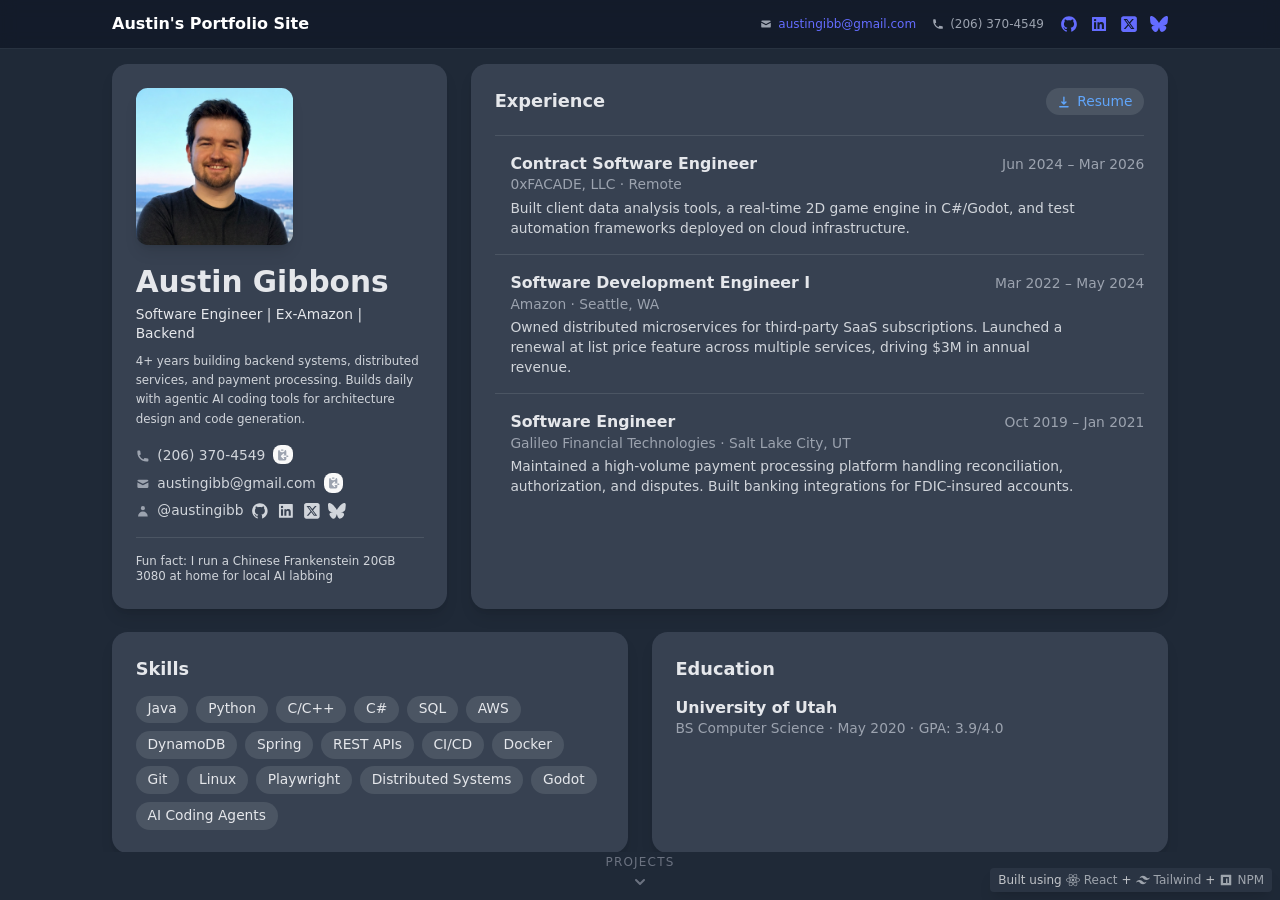
==== commit 261dc4f9: "deploy: austingibb/austingibb-portfolio@db9afa1e5e95d163ee4cb33732629840e09d077c" ====
--- a/index.html
+++ b/index.html
@@ -5,8 +5,8 @@
     <link rel="icon" type="image/png" href="/austingibb_icon.png" />
     <meta name="viewport" content="width=device-width, initial-scale=1.0" />
     <title>austingibb</title>
-    <script type="module" crossorigin src="/assets/index-XFfbb0w6.js"></script>
-    <link rel="stylesheet" crossorigin href="/assets/index-DdnA5hHU.css">
+    <script type="module" crossorigin src="/assets/index-5jyp3041.js"></script>
+    <link rel="stylesheet" crossorigin href="/assets/index-x3zQUzLz.css">
   </head>
   <body>
     <div id="root"></div>
--- a/assets/index-x3zQUzLz.css
+++ b/assets/index-x3zQUzLz.css
@@ -0,0 +1 @@
+*,:before,:after{--tw-border-spacing-x: 0;--tw-border-spacing-y: 0;--tw-translate-x: 0;--tw-translate-y: 0;--tw-rotate: 0;--tw-skew-x: 0;--tw-skew-y: 0;--tw-scale-x: 1;--tw-scale-y: 1;--tw-pan-x: ;--tw-pan-y: ;--tw-pinch-zoom: ;--tw-scroll-snap-strictness: proximity;--tw-gradient-from-position: ;--tw-gradient-via-position: ;--tw-gradient-to-position: ;--tw-ordinal: ;--tw-slashed-zero: ;--tw-numeric-figure: ;--tw-numeric-spacing: ;--tw-numeric-fraction: ;--tw-ring-inset: ;--tw-ring-offset-width: 0px;--tw-ring-offset-color: #fff;--tw-ring-color: rgb(59 130 246 / .5);--tw-ring-offset-shadow: 0 0 #0000;--tw-ring-shadow: 0 0 #0000;--tw-shadow: 0 0 #0000;--tw-shadow-colored: 0 0 #0000;--tw-blur: ;--tw-brightness: ;--tw-contrast: ;--tw-grayscale: ;--tw-hue-rotate: ;--tw-invert: ;--tw-saturate: ;--tw-sepia: ;--tw-drop-shadow: ;--tw-backdrop-blur: ;--tw-backdrop-brightness: ;--tw-backdrop-contrast: ;--tw-backdrop-grayscale: ;--tw-backdrop-hue-rotate: ;--tw-backdrop-invert: ;--tw-backdrop-opacity: ;--tw-backdrop-saturate: ;--tw-backdrop-sepia: ;--tw-contain-size: ;--tw-contain-layout: ;--tw-contain-paint: ;--tw-contain-style: }::backdrop{--tw-border-spacing-x: 0;--tw-border-spacing-y: 0;--tw-translate-x: 0;--tw-translate-y: 0;--tw-rotate: 0;--tw-skew-x: 0;--tw-skew-y: 0;--tw-scale-x: 1;--tw-scale-y: 1;--tw-pan-x: ;--tw-pan-y: ;--tw-pinch-zoom: ;--tw-scroll-snap-strictness: proximity;--tw-gradient-from-position: ;--tw-gradient-via-position: ;--tw-gradient-to-position: ;--tw-ordinal: ;--tw-slashed-zero: ;--tw-numeric-figure: ;--tw-numeric-spacing: ;--tw-numeric-fraction: ;--tw-ring-inset: ;--tw-ring-offset-width: 0px;--tw-ring-offset-color: #fff;--tw-ring-color: rgb(59 130 246 / .5);--tw-ring-offset-shadow: 0 0 #0000;--tw-ring-shadow: 0 0 #0000;--tw-shadow: 0 0 #0000;--tw-shadow-colored: 0 0 #0000;--tw-blur: ;--tw-brightness: ;--tw-contrast: ;--tw-grayscale: ;--tw-hue-rotate: ;--tw-invert: ;--tw-saturate: ;--tw-sepia: ;--tw-drop-shadow: ;--tw-backdrop-blur: ;--tw-backdrop-brightness: ;--tw-backdrop-contrast: ;--tw-backdrop-grayscale: ;--tw-backdrop-hue-rotate: ;--tw-backdrop-invert: ;--tw-backdrop-opacity: ;--tw-backdrop-saturate: ;--tw-backdrop-sepia: ;--tw-contain-size: ;--tw-contain-layout: ;--tw-contain-paint: ;--tw-contain-style: }*,:before,:after{box-sizing:border-box;border-width:0;border-style:solid;border-color:#e5e7eb}:before,:after{--tw-content: ""}html,:host{line-height:1.5;-webkit-text-size-adjust:100%;-moz-tab-size:4;-o-tab-size:4;tab-size:4;font-family:ui-sans-serif,system-ui,sans-serif,"Apple Color Emoji","Segoe UI Emoji",Segoe UI Symbol,"Noto Color Emoji";font-feature-settings:normal;font-variation-settings:normal;-webkit-tap-highlight-color:transparent}body{margin:0;line-height:inherit}hr{height:0;color:inherit;border-top-width:1px}abbr:where([title]){-webkit-text-decoration:underline dotted;text-decoration:underline dotted}h1,h2,h3,h4,h5,h6{font-size:inherit;font-weight:inherit}a{color:inherit;text-decoration:inherit}b,strong{font-weight:bolder}code,kbd,samp,pre{font-family:ui-monospace,SFMono-Regular,Menlo,Monaco,Consolas,Liberation Mono,Courier New,monospace;font-feature-settings:normal;font-variation-settings:normal;font-size:1em}small{font-size:80%}sub,sup{font-size:75%;line-height:0;position:relative;vertical-align:baseline}sub{bottom:-.25em}sup{top:-.5em}table{text-indent:0;border-color:inherit;border-collapse:collapse}button,input,optgroup,select,textarea{font-family:inherit;font-feature-settings:inherit;font-variation-settings:inherit;font-size:100%;font-weight:inherit;line-height:inherit;letter-spacing:inherit;color:inherit;margin:0;padding:0}button,select{text-transform:none}button,input:where([type=button]),input:where([type=reset]),input:where([type=submit]){-webkit-appearance:button;background-color:transparent;background-image:none}:-moz-focusring{outline:auto}:-moz-ui-invalid{box-shadow:none}progress{vertical-align:baseline}::-webkit-inner-spin-button,::-webkit-outer-spin-button{height:auto}[type=search]{-webkit-appearance:textfield;outline-offset:-2px}::-webkit-search-decoration{-webkit-appearance:none}::-webkit-file-upload-button{-webkit-appearance:button;font:inherit}summary{display:list-item}blockquote,dl,dd,h1,h2,h3,h4,h5,h6,hr,figure,p,pre{margin:0}fieldset{margin:0;padding:0}legend{padding:0}ol,ul,menu{list-style:none;margin:0;padding:0}dialog{padding:0}textarea{resize:vertical}input::-moz-placeholder,textarea::-moz-placeholder{opacity:1;color:#9ca3af}input::placeholder,textarea::placeholder{opacity:1;color:#9ca3af}button,[role=button]{cursor:pointer}:disabled{cursor:default}img,svg,video,canvas,audio,iframe,embed,object{display:block;vertical-align:middle}img,video{max-width:100%;height:auto}[hidden]:where(:not([hidden=until-found])){display:none}.\!container{width:100%!important}.container{width:100%}@media (min-width: 640px){.\!container{max-width:640px!important}.container{max-width:640px}}@media (min-width: 768px){.\!container{max-width:768px!important}.container{max-width:768px}}@media (min-width: 1024px){.\!container{max-width:1024px!important}.container{max-width:1024px}}@media (min-width: 1280px){.\!container{max-width:1280px!important}.container{max-width:1280px}}@media (min-width: 1536px){.\!container{max-width:1536px!important}.container{max-width:1536px}}.visible{visibility:visible}.fixed{position:fixed}.absolute{position:absolute}.relative{position:relative}.inset-x-0{left:0;right:0}.-top-7{top:-1.75rem}.bottom-2{bottom:.5rem}.left-1\/2{left:50%}.right-2{right:.5rem}.top-0{top:0}.z-50{z-index:50}.mx-auto{margin-left:auto;margin-right:auto}.my-auto{margin-top:auto;margin-bottom:auto}.mb-0\.5{margin-bottom:.125rem}.mb-2{margin-bottom:.5rem}.mb-3{margin-bottom:.75rem}.mb-4{margin-bottom:1rem}.mb-6{margin-bottom:1.5rem}.mt-1{margin-top:.25rem}.mt-1\.5{margin-top:.375rem}.mt-10{margin-top:2.5rem}.mt-12{margin-top:3rem}.mt-2{margin-top:.5rem}.mt-3{margin-top:.75rem}.mt-4{margin-top:1rem}.mt-6{margin-top:1.5rem}.inline{display:inline}.flex{display:flex}.inline-flex{display:inline-flex}.grid{display:grid}.hidden{display:none}.h-12{height:3rem}.h-2\.5{height:.625rem}.h-28{height:7rem}.h-32{height:8rem}.h-9{height:2.25rem}.h-\[260px\]{height:260px}.h-\[min\(400px\,40vh\)\]{height:min(400px,40vh)}.min-h-0{min-height:0px}.min-h-screen{min-height:100vh}.w-12{width:3rem}.w-2\.5{width:.625rem}.w-24{width:6rem}.w-28{width:7rem}.w-32{width:8rem}.w-9{width:2.25rem}.w-\[260px\]{width:260px}.w-fit{width:-moz-fit-content;width:fit-content}.w-full{width:100%}.max-w-2xl{max-width:42rem}.max-w-3xl{max-width:48rem}.max-w-4xl{max-width:56rem}.max-w-6xl{max-width:72rem}.max-w-xl{max-width:36rem}.max-w-xs{max-width:20rem}.flex-1{flex:1 1 0%}.flex-shrink-0{flex-shrink:0}.shrink{flex-shrink:1}.shrink-0{flex-shrink:0}.-translate-x-1\/2{--tw-translate-x: -50%;transform:translate(var(--tw-translate-x),var(--tw-translate-y)) rotate(var(--tw-rotate)) skew(var(--tw-skew-x)) skewY(var(--tw-skew-y)) scaleX(var(--tw-scale-x)) scaleY(var(--tw-scale-y))}.rotate-0{--tw-rotate: 0deg;transform:translate(var(--tw-translate-x),var(--tw-translate-y)) rotate(var(--tw-rotate)) skew(var(--tw-skew-x)) skewY(var(--tw-skew-y)) scaleX(var(--tw-scale-x)) scaleY(var(--tw-scale-y))}.rotate-180{--tw-rotate: 180deg;transform:translate(var(--tw-translate-x),var(--tw-translate-y)) rotate(var(--tw-rotate)) skew(var(--tw-skew-x)) skewY(var(--tw-skew-y)) scaleX(var(--tw-scale-x)) scaleY(var(--tw-scale-y))}.transform{transform:translate(var(--tw-translate-x),var(--tw-translate-y)) rotate(var(--tw-rotate)) skew(var(--tw-skew-x)) skewY(var(--tw-skew-y)) scaleX(var(--tw-scale-x)) scaleY(var(--tw-scale-y))}@keyframes bounce{0%,to{transform:translateY(-25%);animation-timing-function:cubic-bezier(.8,0,1,1)}50%{transform:none;animation-timing-function:cubic-bezier(0,0,.2,1)}}.animate-bounce{animation:bounce 1s infinite}.cursor-pointer{cursor:pointer}.list-disc{list-style-type:disc}.grid-cols-1{grid-template-columns:repeat(1,minmax(0,1fr))}.flex-col{flex-direction:column}.flex-wrap{flex-wrap:wrap}.items-end{align-items:flex-end}.items-center{align-items:center}.items-baseline{align-items:baseline}.justify-center{justify-content:center}.justify-between{justify-content:space-between}.gap-0\.5{gap:.125rem}.gap-1\.5{gap:.375rem}.gap-2{gap:.5rem}.gap-3{gap:.75rem}.gap-4{gap:1rem}.gap-x-3{-moz-column-gap:.75rem;column-gap:.75rem}.gap-y-1\.5{row-gap:.375rem}.space-x-1>:not([hidden])~:not([hidden]){--tw-space-x-reverse: 0;margin-right:calc(.25rem * var(--tw-space-x-reverse));margin-left:calc(.25rem * calc(1 - var(--tw-space-x-reverse)))}.space-x-2>:not([hidden])~:not([hidden]){--tw-space-x-reverse: 0;margin-right:calc(.5rem * var(--tw-space-x-reverse));margin-left:calc(.5rem * calc(1 - var(--tw-space-x-reverse)))}.space-y-1>:not([hidden])~:not([hidden]){--tw-space-y-reverse: 0;margin-top:calc(.25rem * calc(1 - var(--tw-space-y-reverse)));margin-bottom:calc(.25rem * var(--tw-space-y-reverse))}.space-y-1\.5>:not([hidden])~:not([hidden]){--tw-space-y-reverse: 0;margin-top:calc(.375rem * calc(1 - var(--tw-space-y-reverse)));margin-bottom:calc(.375rem * var(--tw-space-y-reverse))}.space-y-3>:not([hidden])~:not([hidden]){--tw-space-y-reverse: 0;margin-top:calc(.75rem * calc(1 - var(--tw-space-y-reverse)));margin-bottom:calc(.75rem * var(--tw-space-y-reverse))}.space-y-4>:not([hidden])~:not([hidden]){--tw-space-y-reverse: 0;margin-top:calc(1rem * calc(1 - var(--tw-space-y-reverse)));margin-bottom:calc(1rem * var(--tw-space-y-reverse))}.divide-y>:not([hidden])~:not([hidden]){--tw-divide-y-reverse: 0;border-top-width:calc(1px * calc(1 - var(--tw-divide-y-reverse)));border-bottom-width:calc(1px * var(--tw-divide-y-reverse))}.divide-gray-600>:not([hidden])~:not([hidden]){--tw-divide-opacity: 1;border-color:rgb(75 85 99 / var(--tw-divide-opacity, 1))}.self-center{align-self:center}.overflow-hidden{overflow:hidden}.overflow-y-auto{overflow-y:auto}.overflow-x-hidden{overflow-x:hidden}.whitespace-nowrap{white-space:nowrap}.rounded{border-radius:.25rem}.rounded-2xl{border-radius:1rem}.rounded-full{border-radius:9999px}.rounded-lg{border-radius:.5rem}.rounded-xl{border-radius:.75rem}.border-0{border-width:0px}.border-b{border-bottom-width:1px}.border-t{border-top-width:1px}.border-gray-600{--tw-border-opacity: 1;border-color:rgb(75 85 99 / var(--tw-border-opacity, 1))}.border-gray-700{--tw-border-opacity: 1;border-color:rgb(55 65 81 / var(--tw-border-opacity, 1))}.border-gray-700\/60{border-color:#37415199}.bg-gray-600{--tw-bg-opacity: 1;background-color:rgb(75 85 99 / var(--tw-bg-opacity, 1))}.bg-gray-700{--tw-bg-opacity: 1;background-color:rgb(55 65 81 / var(--tw-bg-opacity, 1))}.bg-gray-800{--tw-bg-opacity: 1;background-color:rgb(31 41 55 / var(--tw-bg-opacity, 1))}.bg-gray-900{--tw-bg-opacity: 1;background-color:rgb(17 24 39 / var(--tw-bg-opacity, 1))}.bg-gray-900\/80{background-color:#111827cc}.bg-transparent{background-color:transparent}.bg-white{--tw-bg-opacity: 1;background-color:rgb(255 255 255 / var(--tw-bg-opacity, 1))}.bg-yellow-400\/10{background-color:#facc151a}.bg-opacity-50{--tw-bg-opacity: .5}.object-cover{-o-object-fit:cover;object-fit:cover}.object-\[center_40\%\]{-o-object-position:center 40%;object-position:center 40%}.p-0{padding:0}.p-0\.5{padding:.125rem}.p-4{padding:1rem}.p-8{padding:2rem}.px-2{padding-left:.5rem;padding-right:.5rem}.px-2\.5{padding-left:.625rem;padding-right:.625rem}.px-3{padding-left:.75rem;padding-right:.75rem}.px-4{padding-left:1rem;padding-right:1rem}.px-8{padding-left:2rem;padding-right:2rem}.py-0\.5{padding-top:.125rem;padding-bottom:.125rem}.py-1{padding-top:.25rem;padding-bottom:.25rem}.py-16{padding-top:4rem;padding-bottom:4rem}.py-3{padding-top:.75rem;padding-bottom:.75rem}.pb-2{padding-bottom:.5rem}.pb-6{padding-bottom:1.5rem}.pl-3{padding-left:.75rem}.pl-4{padding-left:1rem}.pt-1\.5{padding-top:.375rem}.pt-16{padding-top:4rem}.pt-2{padding-top:.5rem}.pt-4{padding-top:1rem}.text-left{text-align:left}.text-center{text-align:center}.font-mono{font-family:ui-monospace,SFMono-Regular,Menlo,Monaco,Consolas,Liberation Mono,Courier New,monospace}.font-sans{font-family:ui-sans-serif,system-ui,sans-serif,"Apple Color Emoji","Segoe UI Emoji",Segoe UI Symbol,"Noto Color Emoji"}.text-2xl{font-size:1.5rem;line-height:2rem}.text-3xl{font-size:1.875rem;line-height:2.25rem}.text-\[2\.4px\]{font-size:2.4px}.text-base{font-size:1rem;line-height:1.5rem}.text-lg{font-size:1.125rem;line-height:1.75rem}.text-sm{font-size:.875rem;line-height:1.25rem}.text-xl{font-size:1.25rem;line-height:1.75rem}.text-xs{font-size:.75rem;line-height:1rem}.font-bold{font-weight:700}.font-semibold{font-weight:600}.uppercase{text-transform:uppercase}.tabular-nums{--tw-numeric-spacing: tabular-nums;font-variant-numeric:var(--tw-ordinal) var(--tw-slashed-zero) var(--tw-numeric-figure) var(--tw-numeric-spacing) var(--tw-numeric-fraction)}.leading-\[2\.4px\]{line-height:2.4px}.leading-none{line-height:1}.leading-relaxed{line-height:1.625}.tracking-wide{letter-spacing:.025em}.tracking-widest{letter-spacing:.1em}.text-blue-400{--tw-text-opacity: 1;color:rgb(96 165 250 / var(--tw-text-opacity, 1))}.text-gray-200{--tw-text-opacity: 1;color:rgb(229 231 235 / var(--tw-text-opacity, 1))}.text-gray-300{--tw-text-opacity: 1;color:rgb(209 213 219 / var(--tw-text-opacity, 1))}.text-gray-400{--tw-text-opacity: 1;color:rgb(156 163 175 / var(--tw-text-opacity, 1))}.text-gray-500{--tw-text-opacity: 1;color:rgb(107 114 128 / var(--tw-text-opacity, 1))}.text-white{--tw-text-opacity: 1;color:rgb(255 255 255 / var(--tw-text-opacity, 1))}.text-yellow-400{--tw-text-opacity: 1;color:rgb(250 204 21 / var(--tw-text-opacity, 1))}.underline{text-decoration-line:underline}.opacity-70{opacity:.7}.shadow{--tw-shadow: 0 1px 3px 0 rgb(0 0 0 / .1), 0 1px 2px -1px rgb(0 0 0 / .1);--tw-shadow-colored: 0 1px 3px 0 var(--tw-shadow-color), 0 1px 2px -1px var(--tw-shadow-color);box-shadow:var(--tw-ring-offset-shadow, 0 0 #0000),var(--tw-ring-shadow, 0 0 #0000),var(--tw-shadow)}.shadow-lg{--tw-shadow: 0 10px 15px -3px rgb(0 0 0 / .1), 0 4px 6px -4px rgb(0 0 0 / .1);--tw-shadow-colored: 0 10px 15px -3px var(--tw-shadow-color), 0 4px 6px -4px var(--tw-shadow-color);box-shadow:var(--tw-ring-offset-shadow, 0 0 #0000),var(--tw-ring-shadow, 0 0 #0000),var(--tw-shadow)}.shadow-md{--tw-shadow: 0 4px 6px -1px rgb(0 0 0 / .1), 0 2px 4px -2px rgb(0 0 0 / .1);--tw-shadow-colored: 0 4px 6px -1px var(--tw-shadow-color), 0 2px 4px -2px var(--tw-shadow-color);box-shadow:var(--tw-ring-offset-shadow, 0 0 #0000),var(--tw-ring-shadow, 0 0 #0000),var(--tw-shadow)}.shadow-xl{--tw-shadow: 0 20px 25px -5px rgb(0 0 0 / .1), 0 8px 10px -6px rgb(0 0 0 / .1);--tw-shadow-colored: 0 20px 25px -5px var(--tw-shadow-color), 0 8px 10px -6px var(--tw-shadow-color);box-shadow:var(--tw-ring-offset-shadow, 0 0 #0000),var(--tw-ring-shadow, 0 0 #0000),var(--tw-shadow)}.backdrop-blur{--tw-backdrop-blur: blur(8px);-webkit-backdrop-filter:var(--tw-backdrop-blur) var(--tw-backdrop-brightness) var(--tw-backdrop-contrast) var(--tw-backdrop-grayscale) var(--tw-backdrop-hue-rotate) var(--tw-backdrop-invert) var(--tw-backdrop-opacity) var(--tw-backdrop-saturate) var(--tw-backdrop-sepia);backdrop-filter:var(--tw-backdrop-blur) var(--tw-backdrop-brightness) var(--tw-backdrop-contrast) var(--tw-backdrop-grayscale) var(--tw-backdrop-hue-rotate) var(--tw-backdrop-invert) var(--tw-backdrop-opacity) var(--tw-backdrop-saturate) var(--tw-backdrop-sepia)}.transition-all{transition-property:all;transition-timing-function:cubic-bezier(.4,0,.2,1);transition-duration:.15s}.transition-colors{transition-property:color,background-color,border-color,text-decoration-color,fill,stroke;transition-timing-function:cubic-bezier(.4,0,.2,1);transition-duration:.15s}.transition-transform{transition-property:transform;transition-timing-function:cubic-bezier(.4,0,.2,1);transition-duration:.15s}:root{font-family:system-ui,Avenir,Helvetica,Arial,sans-serif;line-height:1.5;font-weight:400;color-scheme:light dark;color:#ffffffde;background-color:#242424;font-synthesis:none;text-rendering:optimizeLegibility;-webkit-font-smoothing:antialiased;-moz-osx-font-smoothing:grayscale}a{font-weight:500;color:#646cff;text-decoration:inherit}a:hover{color:#535bf2}body{margin:0;min-width:320px;min-height:100vh;--tw-bg-opacity: 1;background-color:rgb(31 41 55 / var(--tw-bg-opacity, 1));--tw-text-opacity: 1;color:rgb(255 255 255 / var(--tw-text-opacity, 1))}h1{font-size:3.2em;line-height:1.1}button{border-radius:8px;border:1px solid transparent;padding:.6em 1.2em;font-size:1em;font-weight:500;font-family:inherit;background-color:#1a1a1a;cursor:pointer;transition:border-color .25s}button:hover{border-color:#646cff}button:focus,button:focus-visible{outline:4px auto -webkit-focus-ring-color}@keyframes nudge{0%,to{transform:translateY(0)}50%{transform:translateY(4px)}}.animate-nudge{animation:nudge 2s ease-in-out infinite}@media (prefers-color-scheme: light){:root{color:#213547;background-color:#fff}a:hover{color:#747bff}button{background-color:#f9f9f9}}.hover\:bg-gray-500:hover{--tw-bg-opacity: 1;background-color:rgb(107 114 128 / var(--tw-bg-opacity, 1))}.hover\:bg-gray-600:hover{--tw-bg-opacity: 1;background-color:rgb(75 85 99 / var(--tw-bg-opacity, 1))}.hover\:bg-opacity-70:hover{--tw-bg-opacity: .7}.hover\:text-blue-300:hover{--tw-text-opacity: 1;color:rgb(147 197 253 / var(--tw-text-opacity, 1))}.hover\:text-gray-300:hover{--tw-text-opacity: 1;color:rgb(209 213 219 / var(--tw-text-opacity, 1))}.hover\:text-white:hover{--tw-text-opacity: 1;color:rgb(255 255 255 / var(--tw-text-opacity, 1))}.disabled\:cursor-default:disabled{cursor:default}.disabled\:opacity-30:disabled{opacity:.3}@media (min-width: 640px){.sm\:block{display:block}.sm\:h-24{height:6rem}.sm\:w-24{width:6rem}.sm\:flex-1{flex:1 1 0%}.sm\:flex-row{flex-direction:row}.sm\:items-baseline{align-items:baseline}.sm\:justify-between{justify-content:space-between}}@media (min-width: 768px){.md\:order-1{order:1}.md\:order-2{order:2}.md\:order-3{order:3}.md\:mb-3{margin-bottom:.75rem}.md\:mb-5{margin-bottom:1.25rem}.md\:mb-6{margin-bottom:1.5rem}.md\:block{display:block}.md\:inline{display:inline}.md\:flex{display:flex}.md\:w-1\/5{width:20%}.md\:w-3\/5{width:60%}.md\:grid-cols-2{grid-template-columns:repeat(2,minmax(0,1fr))}.md\:flex-row{flex-direction:row}.md\:items-center{align-items:center}.md\:gap-2{gap:.5rem}.md\:gap-4{gap:1rem}.md\:gap-6{gap:1.5rem}.md\:space-y-4>:not([hidden])~:not([hidden]){--tw-space-y-reverse: 0;margin-top:calc(1rem * calc(1 - var(--tw-space-y-reverse)));margin-bottom:calc(1rem * var(--tw-space-y-reverse))}.md\:space-y-6>:not([hidden])~:not([hidden]){--tw-space-y-reverse: 0;margin-top:calc(1.5rem * calc(1 - var(--tw-space-y-reverse)));margin-bottom:calc(1.5rem * var(--tw-space-y-reverse))}.md\:p-6{padding:1.5rem}.md\:px-12{padding-left:3rem;padding-right:3rem}.md\:px-3{padding-left:.75rem;padding-right:.75rem}.md\:py-1{padding-top:.25rem;padding-bottom:.25rem}.md\:pb-12{padding-bottom:3rem}.md\:pl-4{padding-left:1rem}.md\:pt-4{padding-top:1rem}.md\:text-3xl{font-size:1.875rem;line-height:2.25rem}.md\:text-base{font-size:1rem;line-height:1.5rem}.md\:text-lg{font-size:1.125rem;line-height:1.75rem}.md\:text-sm{font-size:.875rem;line-height:1.25rem}}@media (min-width: 1024px){.lg\:mx-0{margin-left:0;margin-right:0}.lg\:flex{display:flex}.lg\:hidden{display:none}.lg\:h-40{height:10rem}.lg\:h-screen{height:100vh}.lg\:w-40{width:10rem}.lg\:w-\[340px\]{width:340px}.lg\:w-\[48rem\]{width:48rem}.lg\:min-w-0{min-width:0px}.lg\:max-w-3xl{max-width:48rem}.lg\:flex-1{flex:1 1 0%}.lg\:flex-none{flex:none}.lg\:snap-y{scroll-snap-type:y var(--tw-scroll-snap-strictness)}.lg\:snap-mandatory{--tw-scroll-snap-strictness: mandatory}.lg\:snap-start{scroll-snap-align:start}.lg\:snap-always{scroll-snap-stop:always}.lg\:flex-row{flex-direction:row}.lg\:flex-col{flex-direction:column}.lg\:items-start{align-items:flex-start}.lg\:items-center{align-items:center}.lg\:justify-start{justify-content:flex-start}.lg\:gap-5{gap:1.25rem}.lg\:space-y-0>:not([hidden])~:not([hidden]){--tw-space-y-reverse: 0;margin-top:calc(0px * calc(1 - var(--tw-space-y-reverse)));margin-bottom:calc(0px * var(--tw-space-y-reverse))}.lg\:overflow-hidden{overflow:hidden}.lg\:overflow-y-scroll{overflow-y:scroll}.lg\:px-0{padding-left:0;padding-right:0}.lg\:text-left{text-align:left}.lg\:text-3xl{font-size:1.875rem;line-height:2.25rem}.lg\:text-sm{font-size:.875rem;line-height:1.25rem}.lg\:transition-opacity{transition-property:opacity;transition-timing-function:cubic-bezier(.4,0,.2,1);transition-duration:.15s}.lg\:transition-transform{transition-property:transform;transition-timing-function:cubic-bezier(.4,0,.2,1);transition-duration:.15s}.lg\:ease-out{transition-timing-function:cubic-bezier(0,0,.2,1)}}
